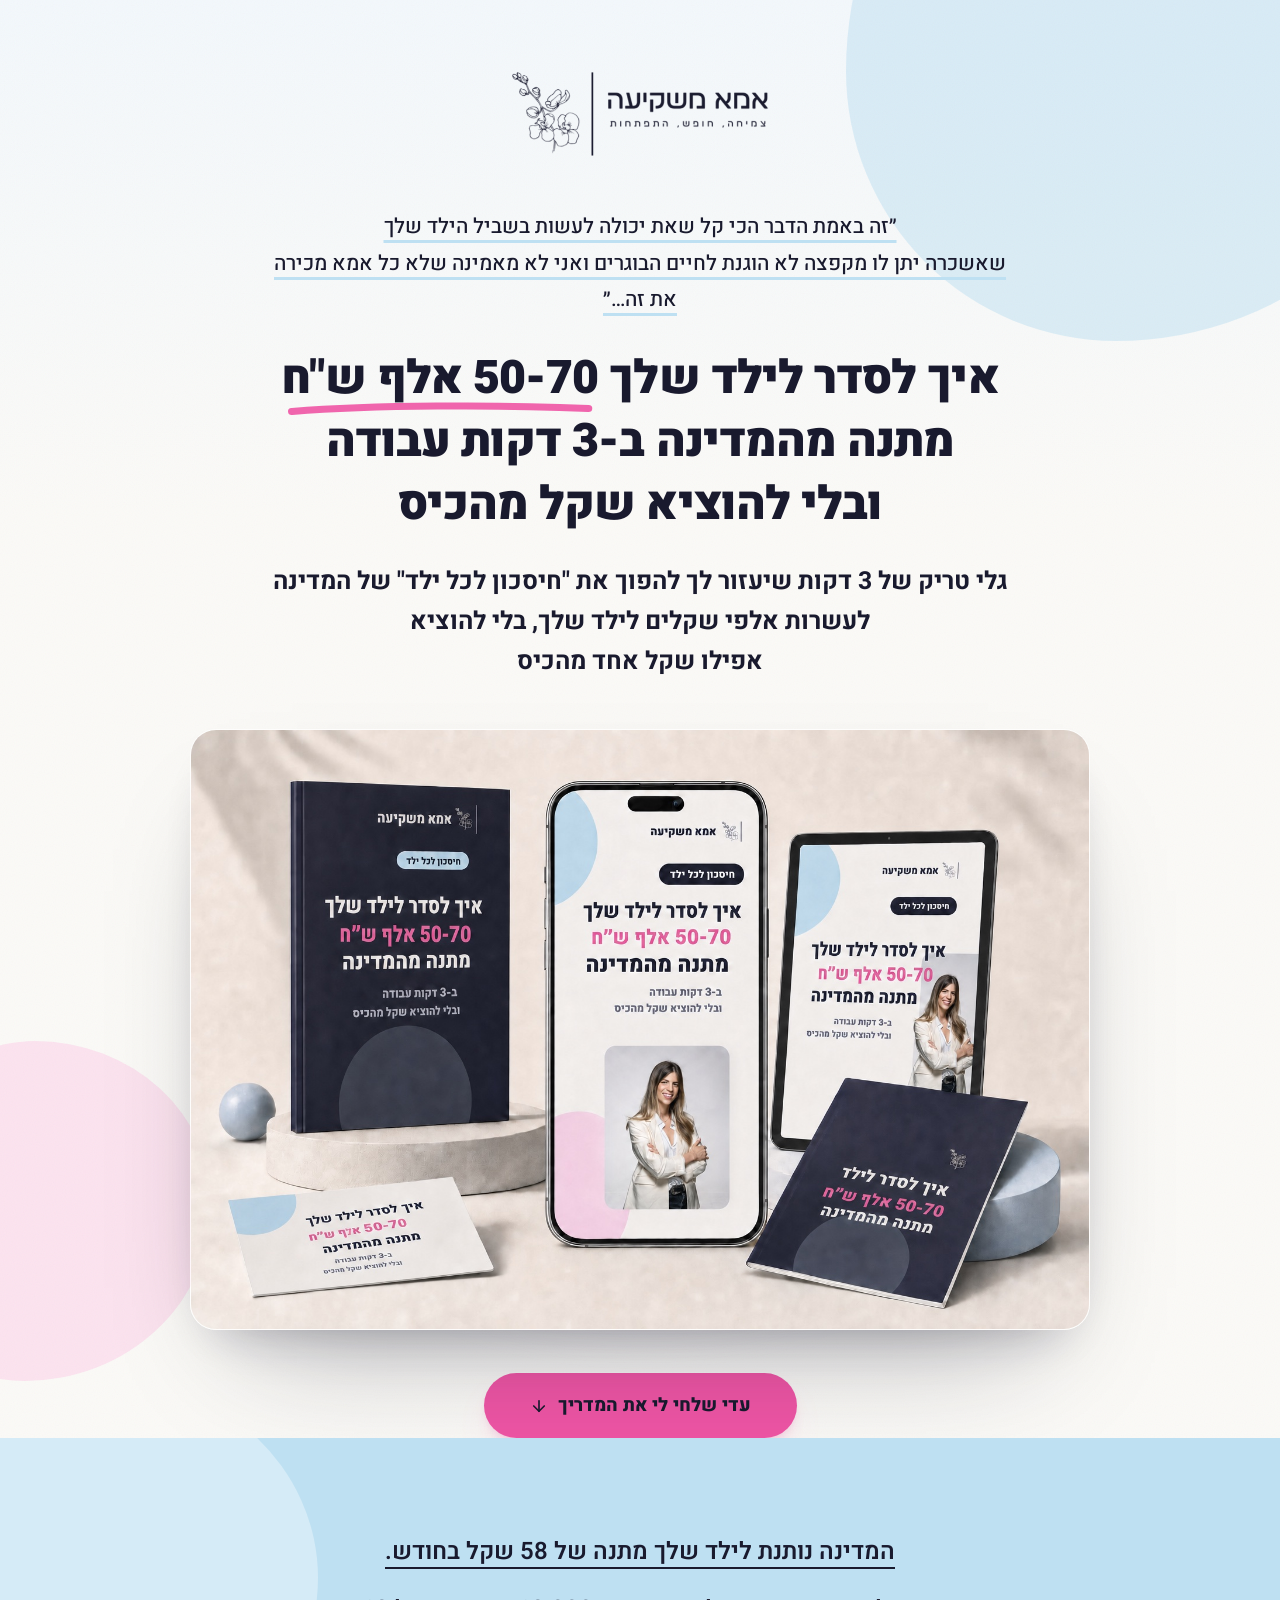
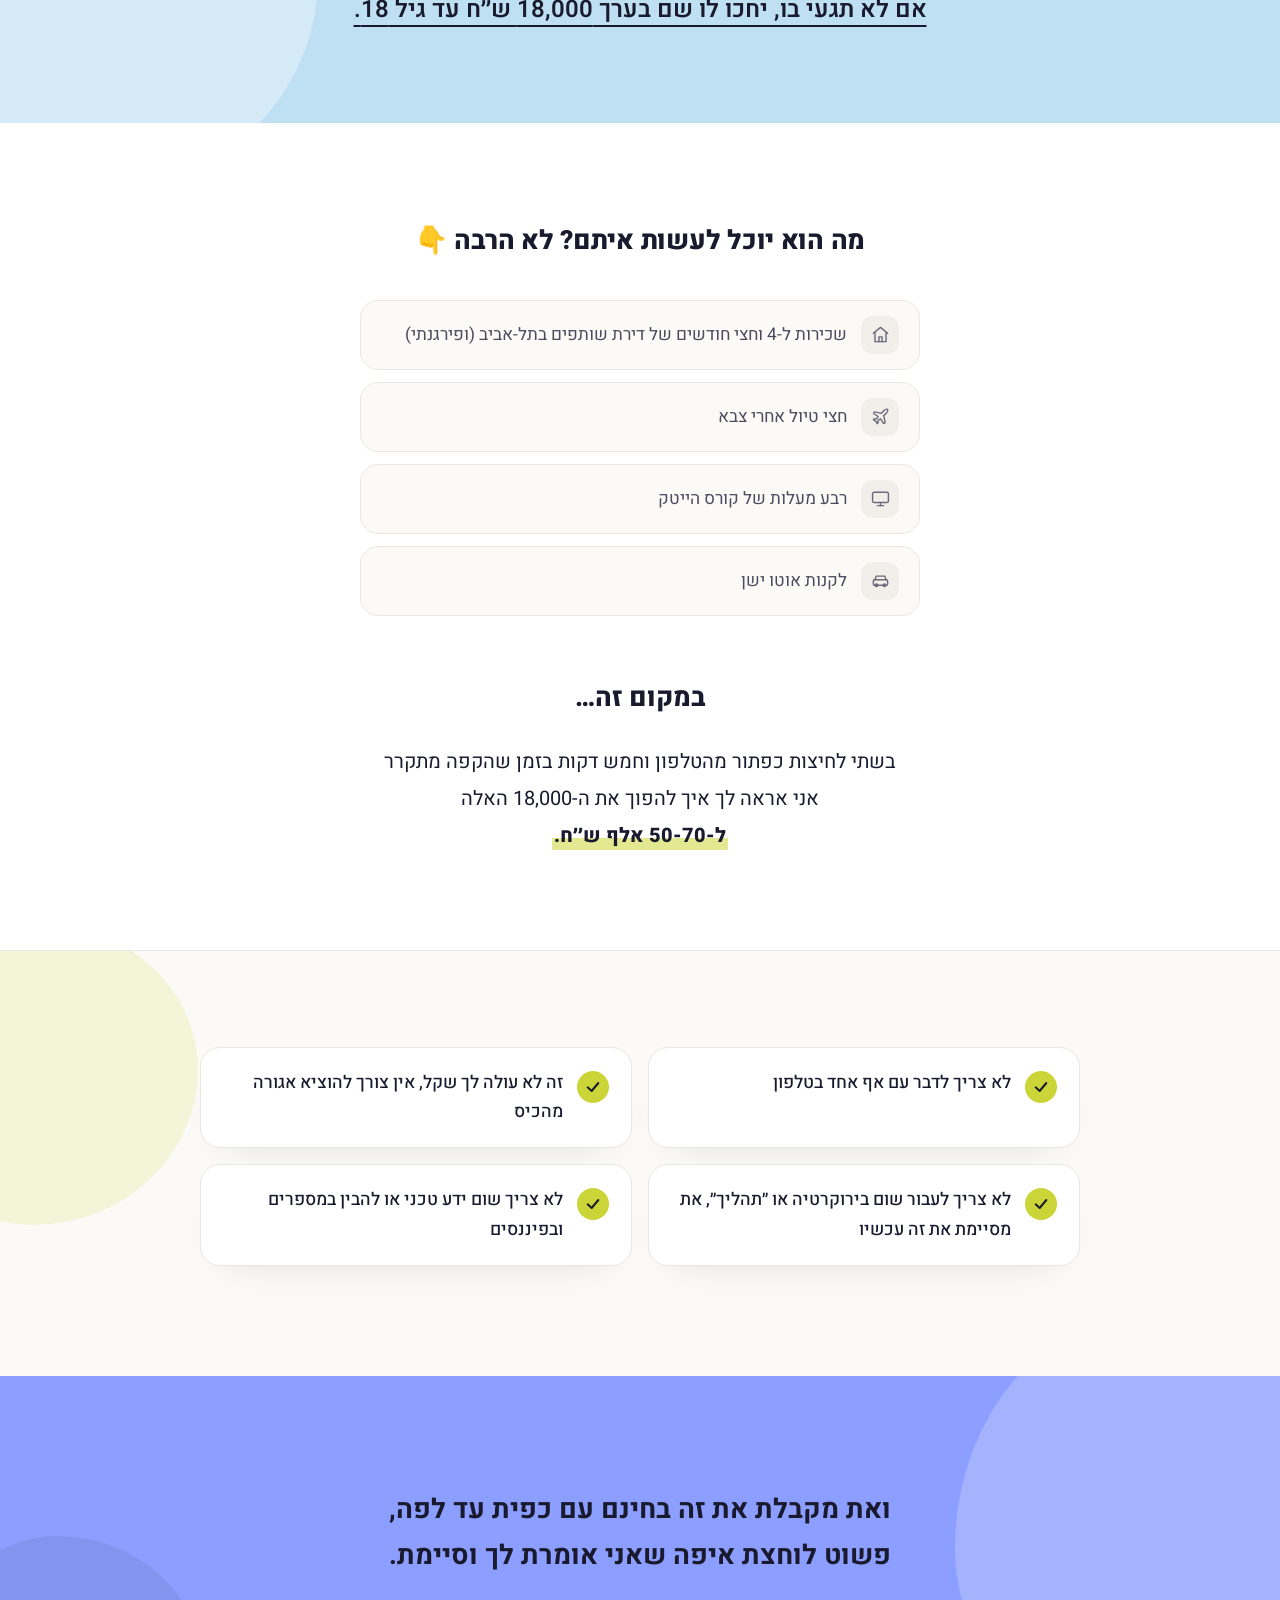
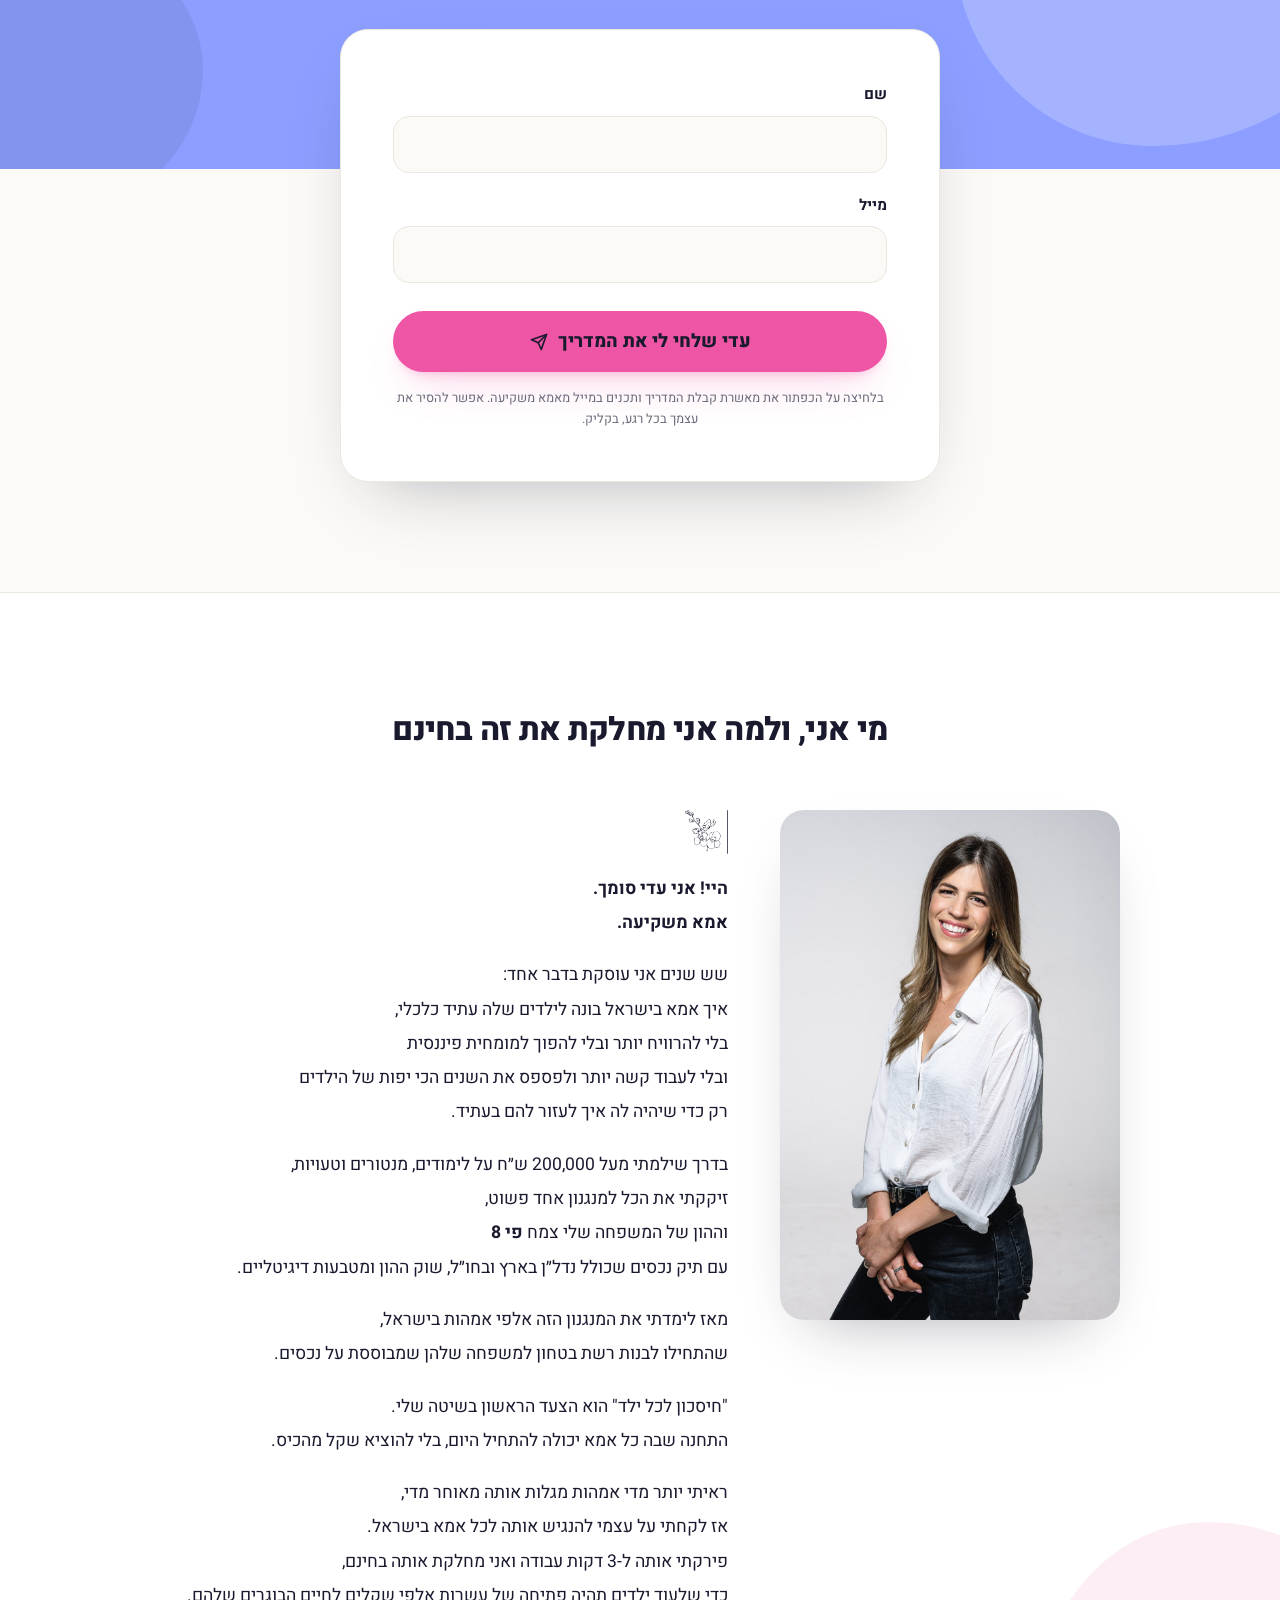
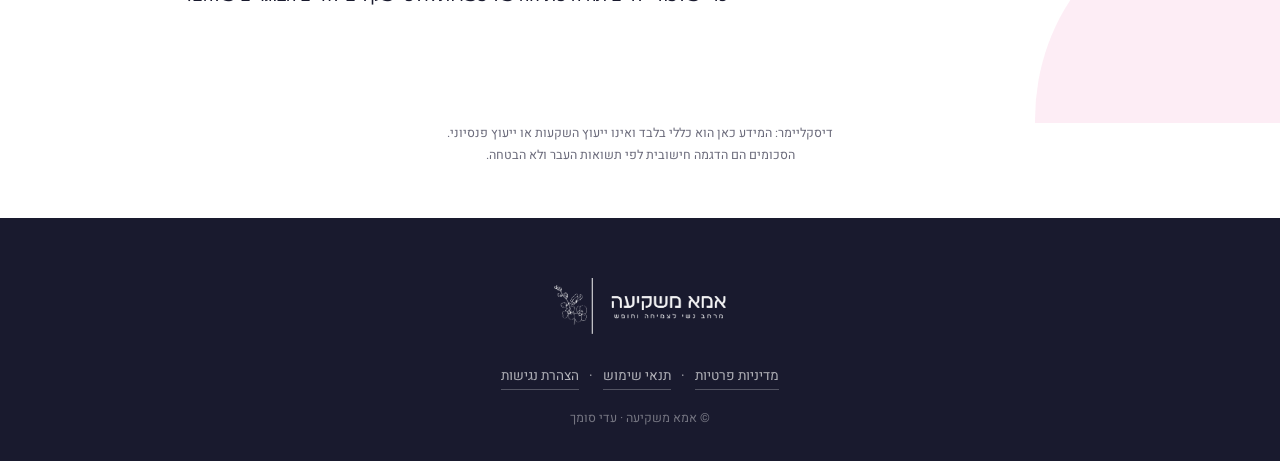
==== guide2/index.html @ e018fac2 "הערות מור: כפתור ההירו ורוד מלא ומתחת למוקאפ (דף 2), פואנטת ה-5640 בגודל כותרת ראשית (דף 1) Co-Autho" ====
<!DOCTYPE html>
<html lang="he" dir="rtl">
<head>
<meta charset="UTF-8">
<meta name="robots" content="noindex">
<meta name="viewport" content="width=device-width, initial-scale=1">
<title>איך לסדר לילד שלך 50-70 אלף ש"ח מתנה מהמדינה | אמא משקיעה</title>
<meta name="description" content="גלי טריק של 3 דקות שיעזור לך להפוך את 'חיסכון לכל ילד' של המדינה לעשרות אלפי שקלים לילד שלך, בלי להוציא אפילו שקל אחד מהכיס.">
<link rel="icon" href="data:image/svg+xml,<svg xmlns='http://www.w3.org/2000/svg' viewBox='0 0 100 100'><circle cx='50' cy='50' r='46' fill='%238C9EFF'/></svg>">
<link href="https://fonts.googleapis.com/css2?family=Heebo:wght@400;500;600;700;800;900&display=swap" rel="stylesheet">
<style>
  :root{
    --canvas:#FBFAF7; --ink:#191A2E; --ink-soft:#6B6B7B;
    --pink:#EF55A5; --lime:#CCD537; --vista:#8C9EFF; --sky:#BEE0F2;
    --pink-soft:#FCE1EF; --sky-soft:#E4F1F9; --line:#ECE7DF;
    --shadow-card:0 18px 40px -28px rgba(25,26,46,.18);
    --ease:cubic-bezier(.22,.9,.3,1);
  }
  *{margin:0;padding:0;box-sizing:border-box}
  html{scroll-behavior:smooth}
  body{font-family:'Heebo',sans-serif;background:var(--canvas);color:var(--ink);line-height:1.7;overflow-x:clip;-webkit-font-smoothing:antialiased}
  ::selection{background:var(--sky)}
  .wrap{max-width:880px;margin:0 auto;padding:0 24px;position:relative;z-index:2}
  .num{font-variant-numeric:tabular-nums}
  a:focus-visible,button:focus-visible,input:focus-visible{outline:3px solid var(--pink);outline-offset:3px;border-radius:6px}

  /* ---------- sticky header ---------- */
  .topbar{position:fixed;inset-inline:0;top:0;z-index:50;background:rgba(251,250,247,.86);backdrop-filter:blur(14px);-webkit-backdrop-filter:blur(14px);border-bottom:1px solid var(--line);transform:translateY(-110%);transition:transform .45s var(--ease)}
  .topbar.on{transform:translateY(0)}
  .topbar-in{max-width:1080px;margin:0 auto;padding:10px 24px;display:flex;align-items:center;justify-content:space-between;gap:16px}
  .topbar img{height:30px;width:auto;display:block}
  .topbar .btn{padding:9px 22px;font-size:.92rem;box-shadow:none}

  /* ---------- buttons ---------- */
  .btn{display:inline-flex;align-items:center;justify-content:center;gap:10px;background:var(--pink);color:var(--ink);border:none;border-radius:100px;padding:17px 46px;font-family:inherit;font-weight:800;font-size:clamp(1.02rem,2vw,1.15rem);text-decoration:none;cursor:pointer;transition:transform .2s var(--ease),box-shadow .2s var(--ease),filter .2s;box-shadow:0 6px 14px -8px rgba(239,85,165,.55),0 22px 44px -20px rgba(239,85,165,.4)}
  .btn:hover{filter:brightness(.95);transform:translateY(-2px)}
  .btn:active{transform:translateY(0) scale(.985)}
  .btn svg{width:18px;height:18px;flex:none;transition:transform .2s var(--ease)}
  .btn:hover svg{transform:translateX(-4px)}
  .btn-soft{display:inline-flex;align-items:center;gap:10px;background:#fff;color:var(--ink);border:1.5px solid var(--ink);border-radius:100px;padding:12px 32px;font-family:inherit;font-weight:800;font-size:1rem;text-decoration:none;cursor:pointer;transition:transform .2s var(--ease),background .2s,color .2s}
  .btn-soft:hover{background:var(--ink);color:#fff;transform:translateY(-2px)}
  .btn-soft svg{width:16px;height:16px}

  .blob{position:absolute;border-radius:48% 52% 55% 45%/55% 48% 52% 45%;z-index:0;pointer-events:none}

  /* ---------- hero ---------- */
  .hero{position:relative;padding:clamp(44px,6vw,72px) 0 0;text-align:center;overflow:hidden;background:linear-gradient(180deg,#F3F8FC 0%,var(--canvas) 36%)}
  .hero::after{content:"";position:absolute;inset:0;z-index:1;pointer-events:none;opacity:.045;background-image:url("data:image/svg+xml,%3Csvg xmlns='http://www.w3.org/2000/svg' width='140' height='140'%3E%3Cfilter id='n'%3E%3CfeTurbulence type='fractalNoise' baseFrequency='.9' numOctaves='2'/%3E%3C/filter%3E%3Crect width='140' height='140' filter='url(%23n)' opacity='1'/%3E%3C/svg%3E")}
  .blob-sky1{width:min(48vw,600px);height:min(48vw,600px);background:var(--sky);opacity:.5;top:-18%;right:-13%}
  .blob-pink1{width:min(28vw,340px);height:min(28vw,340px);background:var(--pink-soft);opacity:.9;bottom:4%;left:-10%}
  .hero .wrap{max-width:1040px}
  .hero-logo img{height:clamp(58px,8vw,84px);width:auto}
  .quote{margin:clamp(28px,4vw,44px) auto 0;max-width:760px;font-weight:500;font-size:clamp(1.06rem,2.1vw,1.3rem);line-height:1.75;text-decoration:underline;text-decoration-color:var(--sky);text-decoration-thickness:2.5px;text-underline-offset:7px}
  h1{font-weight:900;font-size:clamp(1.7rem,4.2vw,2.9rem);line-height:1.35;letter-spacing:-.02em;margin-top:clamp(20px,3vw,30px);text-wrap:balance}
  @media (max-width:760px){h1 br{display:none}}
  .mark{position:relative;display:inline-block;white-space:nowrap}
  .mark svg{position:absolute;right:2%;left:2%;bottom:-.08em;width:96%;height:.3em;overflow:visible}
  .mark svg path{fill:none;stroke:var(--pink);stroke-width:6;stroke-linecap:round;opacity:.9}
  .sub-head{margin:clamp(18px,2.6vw,26px) auto 0;max-width:820px;font-weight:700;font-size:clamp(1.16rem,2.5vw,1.55rem);line-height:1.6}
  .hero .cta-line{margin-top:clamp(24px,3.5vw,34px)}
  .stage{position:relative;z-index:2;margin-top:clamp(28px,4vw,48px)}
  .stage::before{content:"";position:absolute;inset:8% 6% -4%;background:radial-gradient(60% 60% at 50% 55%,rgba(140,158,255,.18),rgba(252,225,239,.12) 55%,transparent 75%);filter:blur(8px);z-index:-1}
  .stage img{width:100%;max-width:900px;height:auto;border-radius:clamp(16px,2.4vw,26px);box-shadow:0 24px 50px -30px rgba(25,26,46,.35),0 60px 120px -60px rgba(25,26,46,.4);border:1px solid rgba(255,255,255,.7)}

  /* ---------- state gift callout ---------- */
  .gift{background:var(--sky);padding:clamp(56px,8vw,92px) 0;text-align:center;position:relative;overflow:hidden}
  .gift .blob-w{width:min(34vw,420px);height:min(34vw,420px);background:rgba(255,255,255,.35);top:-22%;left:-8%}
  .gift p{font-size:clamp(1.15rem,2.4vw,1.5rem);font-weight:600;line-height:1.8;text-decoration:underline;text-decoration-color:var(--ink);text-decoration-thickness:2px;text-underline-offset:8px}
  .gift p + p{margin-top:14px}

  /* ---------- not much ---------- */
  .notmuch{background:#fff;border-bottom:1px solid var(--line);padding:clamp(56px,8vw,96px) 0;text-align:center}
  .notmuch h2{font-weight:800;font-size:clamp(1.25rem,2.6vw,1.65rem);letter-spacing:-.01em}
  .meh-list{margin:clamp(24px,3.5vw,36px) auto 0;max-width:560px;list-style:none;display:flex;flex-direction:column;gap:12px;text-align:right}
  .meh-list li{display:flex;align-items:center;gap:14px;background:var(--canvas);border:1px solid var(--line);border-radius:18px;padding:15px 20px;font-size:clamp(.98rem,1.9vw,1.08rem);color:#4A4B5E}
  .meh-ico{flex:none;width:38px;height:38px;border-radius:12px;background:#F1EFEA;display:grid;place-items:center}
  .meh-ico svg{width:19px;height:19px;stroke:var(--ink-soft);stroke-width:1.8;fill:none;stroke-linecap:round;stroke-linejoin:round}

  .instead{margin-top:clamp(40px,6vw,60px)}
  .instead-kicker{font-weight:800;font-size:clamp(1.25rem,2.6vw,1.65rem)}
  .instead-body{margin:clamp(16px,2.4vw,22px) auto 0;max-width:640px;font-size:clamp(1.05rem,2.1vw,1.25rem);line-height:1.85}
  .instead-body .save{font-weight:800;background:linear-gradient(transparent 58%,rgba(204,213,55,.55) 58%);padding:0 2px;white-space:nowrap}

  /* ---------- friction-free ---------- */
  .easy{padding:clamp(56px,8vw,96px) 0 clamp(64px,9vw,110px);position:relative;overflow:hidden}
  .easy .blob-lime{width:min(24vw,300px);height:min(24vw,300px);background:var(--lime);opacity:.16;top:-6%;left:-8%}
  .easy-grid{max-width:880px;margin:0 auto;display:grid;grid-template-columns:1fr 1fr;gap:16px;list-style:none}
  @media (max-width:720px){.easy-grid{grid-template-columns:1fr;max-width:540px}}
  .easy-grid li{display:flex;gap:14px;align-items:flex-start;background:#fff;border:1px solid var(--line);border-radius:20px;padding:20px 22px;font-size:clamp(1rem,1.9vw,1.1rem);font-weight:500;box-shadow:var(--shadow-card)}
  .check{flex:none;width:32px;height:32px;border-radius:50%;background:var(--lime);display:grid;place-items:center;margin-top:3px}
  .check svg{width:16px;height:16px;stroke:var(--ink);stroke-width:3;fill:none;stroke-linecap:round;stroke-linejoin:round}

  /* ---------- closing + form ---------- */
  .closing{background:var(--vista);padding:clamp(64px,9vw,110px) 0 clamp(120px,15vw,190px);text-align:center;position:relative;overflow:hidden}
  .closing .blob-w1{width:min(36vw,440px);height:min(36vw,440px);background:rgba(255,255,255,.22);top:-18%;right:-9%}
  .closing .blob-w2{width:min(24vw,280px);height:min(24vw,280px);background:rgba(25,26,46,.08);bottom:-12%;left:-6%}
  .closing p{font-size:clamp(1.2rem,2.6vw,1.7rem);font-weight:700;line-height:1.7;max-width:640px;margin:0 auto}
  .signup{padding:0 0 clamp(64px,9vw,110px);background:var(--canvas)}
  .form-card{max-width:600px;margin:calc(-1*clamp(80px,11vw,140px)) auto 0;background:#fff;border:1px solid var(--line);border-radius:28px;padding:clamp(30px,5vw,52px);box-shadow:0 30px 70px -35px rgba(25,26,46,.35);text-align:center;position:relative;z-index:3}
  .form-card label{display:block;text-align:right;font-weight:700;font-size:.95rem;margin:20px 0 8px}
  .form-card label:first-of-type{margin-top:0}
  .form-card input{width:100%;padding:15px 18px;border:1.5px solid var(--line);border-radius:16px;font-family:inherit;font-size:1.05rem;background:var(--canvas);color:var(--ink);transition:border-color .15s,box-shadow .15s}
  .form-card input:hover{border-color:#D9D2C6}
  .form-card input:focus{outline:none;border-color:var(--pink);box-shadow:0 0 0 4px var(--pink-soft)}
  .form-card .btn{width:100%;margin-top:28px}
  .consent{margin-top:16px;font-size:.8rem;color:var(--ink-soft);line-height:1.6}

  /* ---------- bio ---------- */
  .bio{background:#fff;border-top:1px solid var(--line);padding:clamp(64px,9vw,110px) 0;position:relative;overflow:hidden}
  .bio .blob-p{width:min(30vw,360px);height:min(30vw,360px);background:var(--pink-soft);opacity:.6;bottom:-14%;right:-9%}
  .bio-title{text-align:center;font-weight:800;font-size:clamp(1.45rem,3vw,2rem);letter-spacing:-.02em;margin-bottom:clamp(32px,5vw,52px)}
  .bio-grid{max-width:960px;margin:0 auto;display:grid;grid-template-columns:340px 1fr;gap:clamp(28px,4.5vw,52px);align-items:start}
  @media (max-width:820px){.bio-grid{grid-template-columns:1fr;max-width:560px}}
  .bio-photo{position:sticky;top:90px}
  @media (max-width:820px){.bio-photo{position:static;max-width:400px;margin:0 auto}}
  .bio-photo img{width:100%;height:auto;border-radius:24px;box-shadow:0 28px 60px -32px rgba(25,26,46,.38);display:block}
  .bio-photo figcaption{margin-top:12px;text-align:center;font-size:.85rem;color:var(--ink-soft)}
  .bio-text{font-size:clamp(1rem,1.9vw,1.1rem);line-height:1.95;display:flex;flex-direction:column;gap:18px}
  .bio-text .hi{font-weight:700}
  .bio-flower{height:44px;width:auto;align-self:flex-start;opacity:.85}

  /* ---------- disclaimer + footer ---------- */
  .disclaimer{padding:0 0 clamp(36px,5vw,52px);background:#fff}
  .disclaimer p{max-width:640px;margin:0 auto;text-align:center;font-size:.78rem;color:var(--ink-soft);line-height:1.7}
  footer{background:var(--ink);color:#fff;padding:clamp(40px,6vw,60px) 0 32px;text-align:center}
  footer img{height:56px;width:auto;opacity:.95}
  .foot-links{margin-top:22px;font-size:.85rem;color:rgba(255,255,255,.66);display:flex;gap:10px;justify-content:center;flex-wrap:wrap}
  .foot-links a{color:rgba(255,255,255,.66);text-decoration:none;border-bottom:1px solid rgba(255,255,255,.25);padding-bottom:1px;transition:color .15s,border-color .15s}
  .foot-links a:hover{color:#fff;border-color:#fff}
  .foot-copy{margin-top:18px;font-size:.78rem;color:rgba(255,255,255,.4)}

  /* ---------- motion ---------- */
  .rv{opacity:0;transform:translateY(22px);transition:opacity .8s var(--ease),transform .8s var(--ease)}
  .rv.on{opacity:1;transform:none}
  @media (prefers-reduced-motion:no-preference){
    .hero-logo,.quote,h1,.sub-head,.hero .cta-line,.stage{animation:rise .9s var(--ease) both}
    .quote{animation-delay:.1s}h1{animation-delay:.2s}.sub-head{animation-delay:.3s}.stage{animation-delay:.38s}.hero .cta-line{animation-delay:.46s}
    .mark svg path{stroke-dasharray:230;stroke-dashoffset:230;animation:draw 1s var(--ease) 1.1s forwards}
  }
  @media (prefers-reduced-motion:reduce){.rv{opacity:1;transform:none;transition:none}}
  @keyframes rise{from{opacity:0;transform:translateY(26px)}to{opacity:1;transform:none}}
  @keyframes draw{to{stroke-dashoffset:0}}
</style>
</head>
<body>

<div class="topbar" id="topbar">
  <div class="topbar-in">
    <img src="assets/logo-ink.png" alt="אמא משקיעה">
    <a class="btn" href="#form">עדי שלחי לי את המדריך</a>
  </div>
</div>

<header class="hero">
  <div class="blob blob-sky1" aria-hidden="true"></div>
  <div class="blob blob-pink1" aria-hidden="true"></div>
  <div class="wrap">
    <div class="hero-logo"><img src="assets/logo-ink.png" alt="אמא משקיעה — צמיחה, חופש, התפתחות"></div>
    <p class="quote">״זה באמת הדבר הכי קל שאת יכולה לעשות בשביל הילד שלך<br>
    שאשכרה יתן לו מקפצה לא הוגנת לחיים הבוגרים ואני לא מאמינה שלא כל אמא מכירה את זה…״</p>
    <h1>איך לסדר לילד שלך <span class="mark num">‎50-70‎ אלף ש"ח<svg viewBox="0 0 230 12" aria-hidden="true" preserveAspectRatio="none"><path d="M3 9C64 3.5 160 3 227 6.5"/></svg></span> מתנה מהמדינה ב-3 דקות עבודה<br>
    ובלי להוציא שקל מהכיס</h1>
    <p class="sub-head">גלי טריק של 3 דקות שיעזור לך להפוך את "חיסכון לכל ילד" של המדינה לעשרות אלפי שקלים לילד שלך, בלי להוציא<br>אפילו שקל אחד מהכיס</p>
    <div class="stage">
      <img src="mockup-hero2.jpg" alt="המדריך של עדי סומך — איך לסדר לילד שלך 50-70 אלף ש״ח מתנה מהמדינה — על טלפון, טאבלט, ספר ודף מודפס" width="1536" height="1024">
    </div>
    <div class="cta-line">
      <a class="btn" href="#form">עדי שלחי לי את המדריך<svg viewBox="0 0 24 24" fill="none" stroke="currentColor" stroke-width="2.2" stroke-linecap="round" stroke-linejoin="round" aria-hidden="true"><path d="M12 5v14"/><path d="m19 12-7 7-7-7"/></svg></a>
    </div>
  </div>
</header>

<section class="gift">
  <div class="blob blob-w" aria-hidden="true"></div>
  <div class="wrap">
    <p class="rv num">המדינה נותנת לילד שלך מתנה של 58 שקל בחודש.</p>
    <p class="rv num" style="transition-delay:.1s">אם לא תגעי בו, יחכו לו שם בערך 18,000 ש׳׳ח עד גיל 18.</p>
  </div>
</section>

<section class="notmuch">
  <div class="wrap">
    <h2 class="rv">מה הוא יוכל לעשות איתם? לא הרבה 👇</h2>
    <ul class="meh-list">
      <li class="rv"><span class="meh-ico" aria-hidden="true"><svg viewBox="0 0 24 24"><path d="M3 10.5 12 3l9 7.5"/><path d="M5 9.5V21h14V9.5"/><path d="M10 21v-6h4v6"/></svg></span>שכירות ל-4 וחצי חודשים של דירת שותפים בתל-אביב (ופירגנתי)</li>
      <li class="rv" style="transition-delay:.08s"><span class="meh-ico" aria-hidden="true"><svg viewBox="0 0 24 24"><path d="M17.8 19.2 16 11l3.5-3.5C21 6 21.5 4 21 3c-1-.5-3 0-4.5 1.5L13 8 4.8 6.2c-.5-.1-.9.1-1.1.5l-.3.5c-.2.5-.1 1 .3 1.3L9 12l-2 3H4l-1 1 3 2 2 3 1-1v-3l3-2 3.5 5.3c.3.4.8.5 1.3.3l.5-.2c.4-.3.6-.7.5-1.2z"/></svg></span>חצי טיול אחרי צבא</li>
      <li class="rv" style="transition-delay:.16s"><span class="meh-ico" aria-hidden="true"><svg viewBox="0 0 24 24"><rect x="2" y="4" width="20" height="13" rx="2"/><path d="M8 21h8"/><path d="M12 17v4"/></svg></span>רבע מעלות של קורס הייטק</li>
      <li class="rv" style="transition-delay:.24s"><span class="meh-ico" aria-hidden="true"><svg viewBox="0 0 24 24"><path d="M5 11 6.5 6.5h11L19 11"/><rect x="3" y="11" width="18" height="7" rx="1.5"/><circle cx="7" cy="18" r="1.6"/><circle cx="17" cy="18" r="1.6"/></svg></span>לקנות אוטו ישן</li>
    </ul>
    <div class="instead">
      <p class="instead-kicker rv">במקום זה…</p>
      <p class="instead-body rv">בשתי לחיצות כפתור מהטלפון וחמש דקות בזמן שהקפה מתקרר<br>
      אני אראה לך איך להפוך את ה-18,000 האלה<br>
      <span class="save num">ל-‎50-70‎ אלף ש׳׳ח.</span></p>
    </div>
  </div>
</section>

<section class="easy">
  <div class="blob blob-lime" aria-hidden="true"></div>
  <div class="wrap" style="max-width:1000px">
    <ul class="easy-grid">
      <li class="rv"><span class="check" aria-hidden="true"><svg viewBox="0 0 24 24"><path d="M4 12.5 10 18 20 6"/></svg></span>לא צריך לדבר עם אף אחד בטלפון</li>
      <li class="rv" style="transition-delay:.08s"><span class="check" aria-hidden="true"><svg viewBox="0 0 24 24"><path d="M4 12.5 10 18 20 6"/></svg></span>זה לא עולה לך שקל, אין צורך להוציא אגורה מהכיס</li>
      <li class="rv" style="transition-delay:.16s"><span class="check" aria-hidden="true"><svg viewBox="0 0 24 24"><path d="M4 12.5 10 18 20 6"/></svg></span>לא צריך לעבור שום בירוקרטיה או ״תהליך״, את מסיימת את זה עכשיו</li>
      <li class="rv" style="transition-delay:.24s"><span class="check" aria-hidden="true"><svg viewBox="0 0 24 24"><path d="M4 12.5 10 18 20 6"/></svg></span>לא צריך שום ידע טכני או להבין במספרים ובפיננסים</li>
    </ul>
  </div>
</section>

<section class="closing">
  <div class="blob blob-w1" aria-hidden="true"></div>
  <div class="blob blob-w2" aria-hidden="true"></div>
  <div class="wrap">
    <p class="rv">ואת מקבלת את זה בחינם עם כפית עד לפה,<br>פשוט לוחצת איפה שאני אומרת לך וסיימת.</p>
  </div>
</section>

<section class="signup" id="form">
  <div class="wrap">
    <form class="form-card" id="leadform">
      <label for="fname">שם</label>
      <input id="fname" name="name" type="text" autocomplete="given-name" required>
      <label for="femail">מייל</label>
      <input id="femail" name="email" type="email" autocomplete="email" required>
      <button class="btn" type="submit">עדי שלחי לי את המדריך<svg viewBox="0 0 24 24" fill="none" stroke="currentColor" stroke-width="2.2" stroke-linecap="round" stroke-linejoin="round" aria-hidden="true"><path d="m22 2-7 20-4-9-9-4Z"/><path d="M22 2 11 13"/></svg></button>
      <p class="consent">בלחיצה על הכפתור את מאשרת קבלת המדריך ותכנים במייל מאמא משקיעה. אפשר להסיר את עצמך בכל רגע, בקליק.</p>
    </form>
  </div>
</section>

<section class="bio">
  <div class="blob blob-p" aria-hidden="true"></div>
  <div class="wrap" style="max-width:1020px">
    <h2 class="bio-title rv">מי אני, ולמה אני מחלקת את זה בחינם</h2>
    <div class="bio-grid">
      <figure class="bio-photo rv">
        <img src="assets/portrait-hero.jpg" alt="עדי סומך, אמא משקיעה">
      </figure>
      <div class="bio-text">
        <img class="bio-flower rv" src="assets/flower-ink.png" alt="" aria-hidden="true">
        <p class="hi rv">היי! אני עדי סומך.<br>אמא משקיעה.</p>
        <p class="rv">שש שנים אני עוסקת בדבר אחד:<br>
        איך אמא בישראל בונה לילדים שלה עתיד כלכלי,<br>
        בלי להרוויח יותר ובלי להפוך למומחית פיננסית<br>
        ובלי לעבוד קשה יותר ולפספס את השנים הכי יפות של הילדים<br>
        רק כדי שיהיה לה איך לעזור להם בעתיד.</p>
        <p class="rv">בדרך שילמתי מעל <span class="num">200,000</span> ש״ח על לימודים, מנטורים וטעויות,<br>
        זיקקתי את הכל למנגנון אחד פשוט,<br>
        וההון של המשפחה שלי צמח <strong class="num">פי 8</strong><br>
        עם תיק נכסים שכולל נדל״ן בארץ ובחו״ל, שוק ההון ומטבעות דיגיטליים.</p>
        <p class="rv">מאז לימדתי את המנגנון הזה אלפי אמהות בישראל,<br>
        שהתחילו לבנות רשת בטחון למשפחה שלהן שמבוססת על נכסים.</p>
        <p class="rv">"חיסכון לכל ילד" הוא הצעד הראשון בשיטה שלי.<br>
        התחנה שבה כל אמא יכולה להתחיל היום, בלי להוציא שקל מהכיס.</p>
        <p class="rv">ראיתי יותר מדי אמהות מגלות אותה מאוחר מדי,<br>
        אז לקחתי על עצמי להנגיש אותה לכל אמא בישראל.<br>
        פירקתי אותה ל-3 דקות עבודה ואני מחלקת אותה בחינם,<br>
        כדי שלעוד ילדים תהיה פתיחה של עשרות אלפי שקלים לחיים הבוגרים שלהם.</p>
      </div>
    </div>
  </div>
</section>

<div class="disclaimer">
  <p>דיסקליימר: המידע כאן הוא כללי בלבד ואינו ייעוץ השקעות או ייעוץ פנסיוני.<br>הסכומים הם הדגמה חישובית לפי תשואות העבר ולא הבטחה.</p>
</div>

<footer>
  <div class="wrap">
    <img src="assets/logo-white.png" alt="אמא משקיעה — מרחב נשי לצמיחה וחופש">
    <nav class="foot-links" aria-label="קישורים משפטיים">
      <a href="#">מדיניות פרטיות</a><span aria-hidden="true">·</span>
      <a href="#">תנאי שימוש</a><span aria-hidden="true">·</span>
      <a href="#">הצהרת נגישות</a>
    </nav>
    <p class="foot-copy">© אמא משקיעה · עדי סומך</p>
  </div>
</footer>

<script>
  const topbar = document.getElementById('topbar');
  const hero = document.querySelector('.hero');
  addEventListener('scroll', () => {
    topbar.classList.toggle('on', scrollY > hero.offsetHeight * .55);
  }, {passive:true});

  const io = new IntersectionObserver(es => es.forEach(e => {
    if (e.isIntersecting){ e.target.classList.add('on'); io.unobserve(e.target); }
  }), {threshold:.18, rootMargin:'0px 0px -40px'});
  document.querySelectorAll('.rv').forEach(el => io.observe(el));

  document.getElementById('leadform').addEventListener('submit', e => {
    e.preventDefault();
    e.target.querySelector('.btn').textContent = 'המדריך בדרך אלייך 🎉';
  });
</script>
</body>
</html>
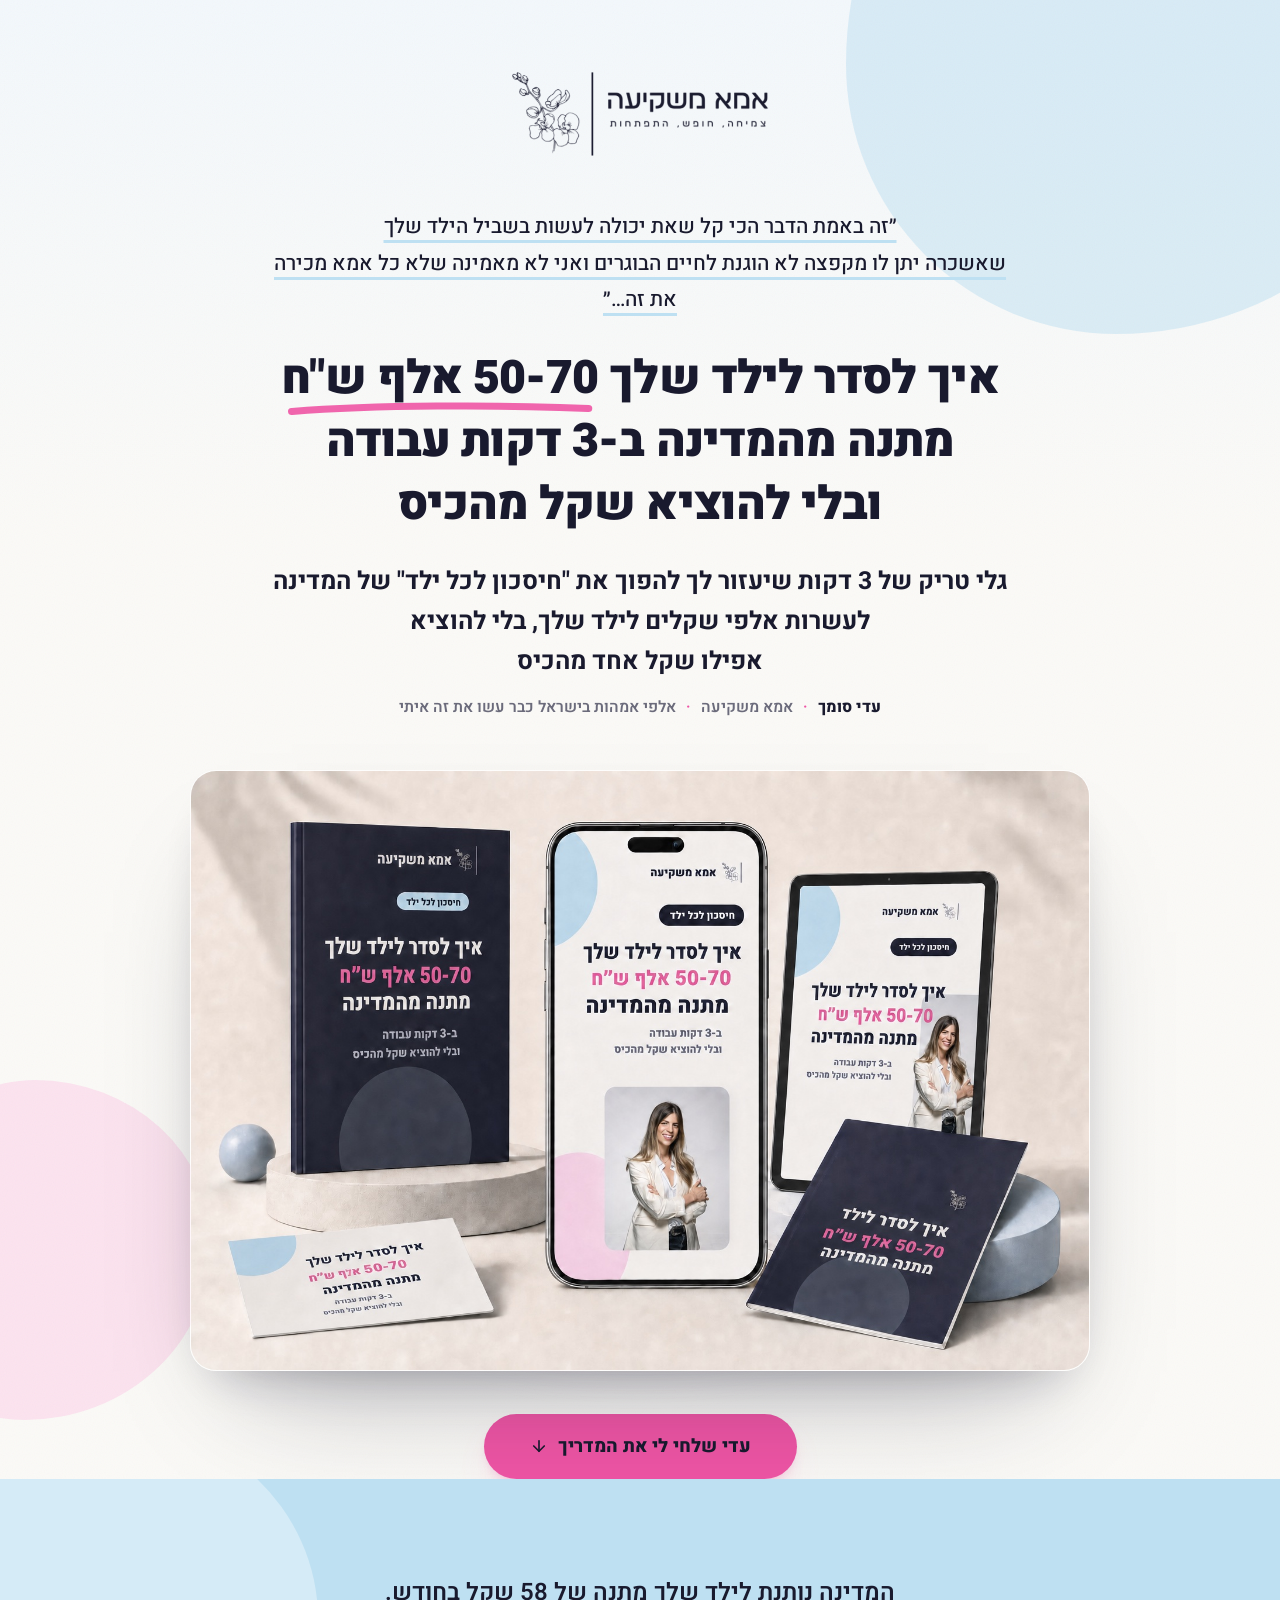
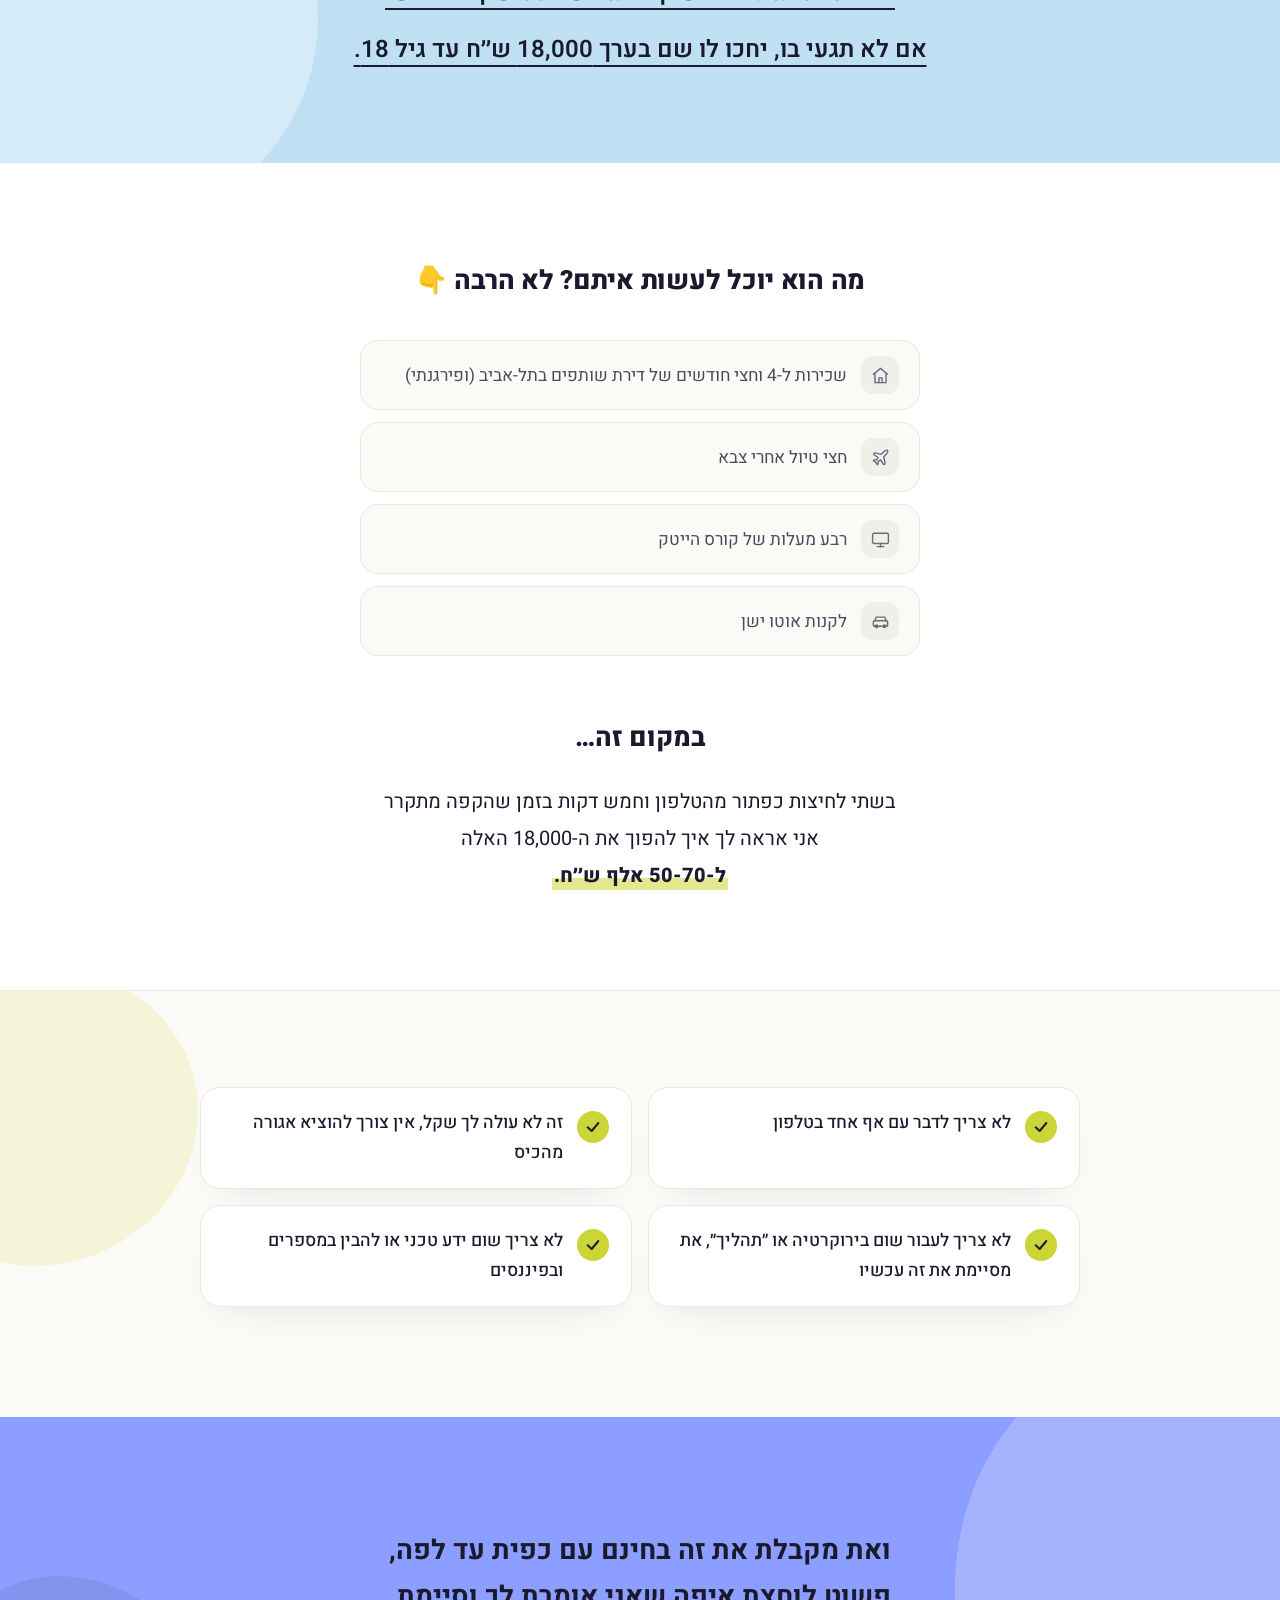
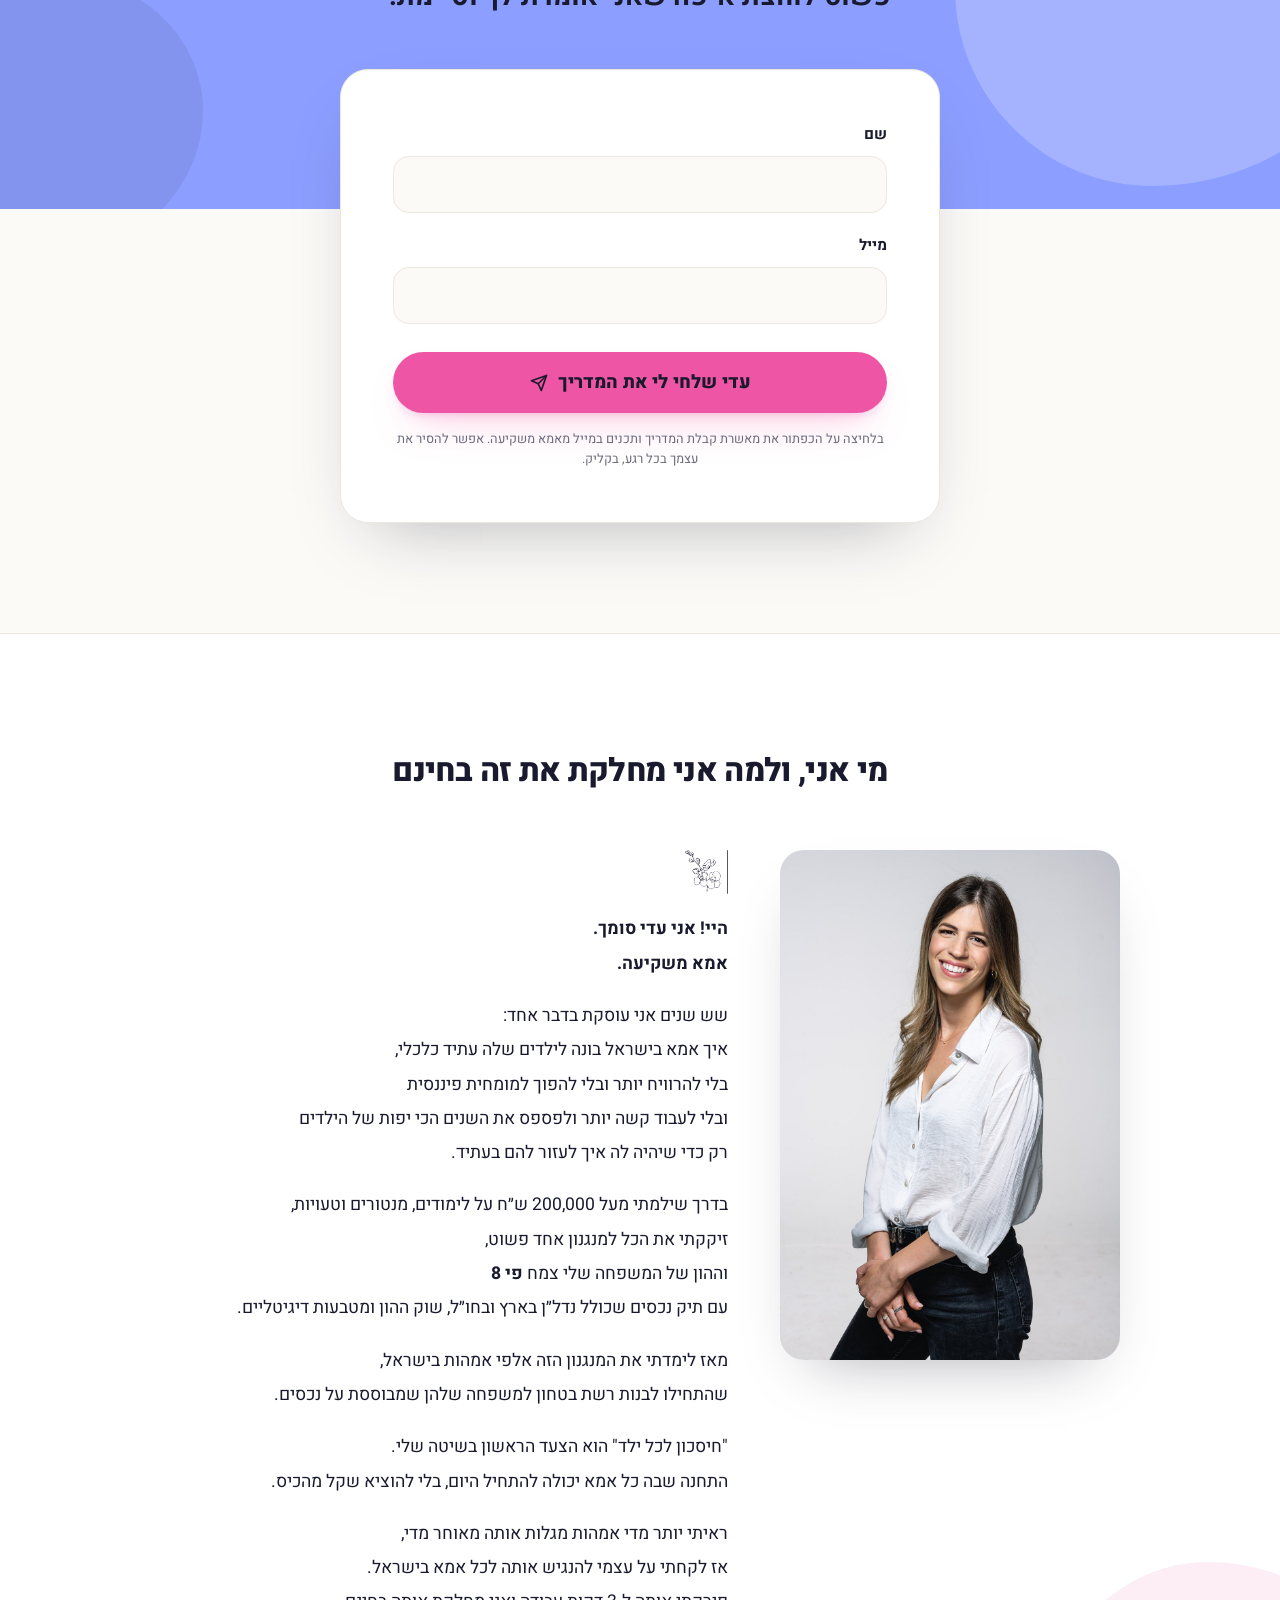
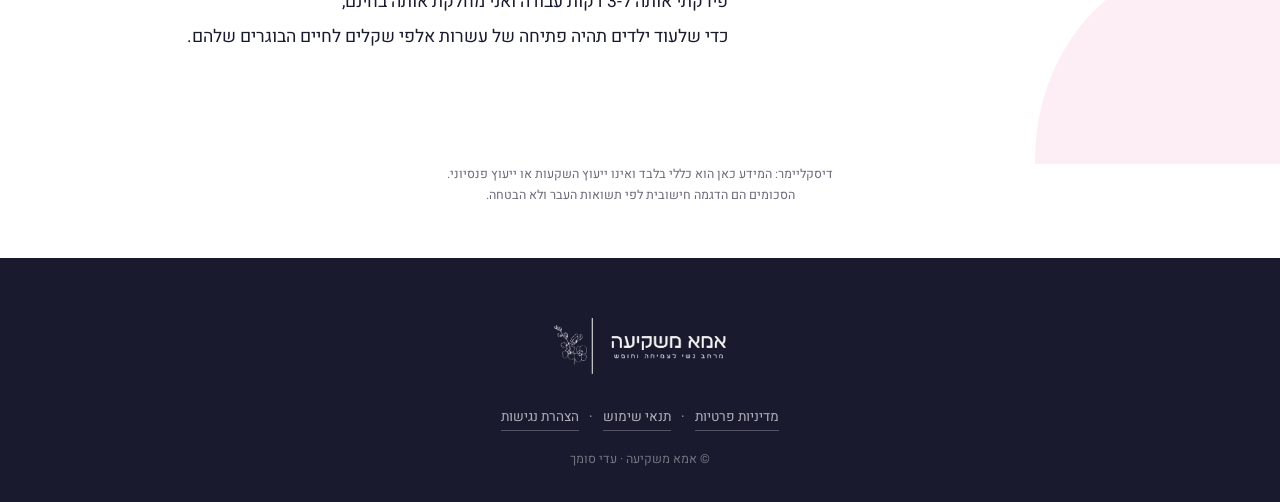
==== commit 216b41fd: "שורת סמכות מתחת לכותרת הראשית בשני הדפים (עדי סומך · אמא משקיעה · אלפי אמהות) Co-Authored-By: Claude" ====
--- a/guide2/index.html
+++ b/guide2/index.html
@@ -58,6 +58,11 @@
   .mark svg path{fill:none;stroke:var(--pink);stroke-width:6;stroke-linecap:round;opacity:.9}
   .sub-head{margin:clamp(18px,2.6vw,26px) auto 0;max-width:820px;font-weight:700;font-size:clamp(1.16rem,2.5vw,1.55rem);line-height:1.6}
   .hero .cta-line{margin-top:clamp(24px,3.5vw,34px)}
+  .hero .cred{margin-top:14px;font-size:clamp(.88rem,1.6vw,.98rem);color:var(--ink-soft);font-weight:600;display:flex;align-items:center;justify-content:center;gap:10px;flex-wrap:wrap}
+  .hero .cred strong{color:var(--ink);font-weight:800}
+  .hero .cred .cred-u{display:inline-flex;align-items:center;gap:10px;white-space:nowrap}
+  .hero .cred .cred-dot{color:var(--pink)}
+  @media (max-width:600px){.hero .cred{flex-direction:column;gap:4px}.hero .cred .cred-sep{display:none}.hero .cred .cred-u{white-space:normal;justify-content:center}}
   .stage{position:relative;z-index:2;margin-top:clamp(28px,4vw,48px)}
   .stage::before{content:"";position:absolute;inset:8% 6% -4%;background:radial-gradient(60% 60% at 50% 55%,rgba(140,158,255,.18),rgba(252,225,239,.12) 55%,transparent 75%);filter:blur(8px);z-index:-1}
   .stage img{width:100%;max-width:900px;height:auto;border-radius:clamp(16px,2.4vw,26px);box-shadow:0 24px 50px -30px rgba(25,26,46,.35),0 60px 120px -60px rgba(25,26,46,.4);border:1px solid rgba(255,255,255,.7)}
@@ -133,8 +138,8 @@
   .rv{opacity:0;transform:translateY(22px);transition:opacity .8s var(--ease),transform .8s var(--ease)}
   .rv.on{opacity:1;transform:none}
   @media (prefers-reduced-motion:no-preference){
-    .hero-logo,.quote,h1,.sub-head,.hero .cta-line,.stage{animation:rise .9s var(--ease) both}
-    .quote{animation-delay:.1s}h1{animation-delay:.2s}.sub-head{animation-delay:.3s}.stage{animation-delay:.38s}.hero .cta-line{animation-delay:.46s}
+    .hero-logo,.quote,h1,.sub-head,.hero .cred,.hero .cta-line,.stage{animation:rise .9s var(--ease) both}
+    .quote{animation-delay:.1s}h1{animation-delay:.2s}.sub-head{animation-delay:.3s}.hero .cred{animation-delay:.34s}.stage{animation-delay:.38s}.hero .cta-line{animation-delay:.46s}
     .mark svg path{stroke-dasharray:230;stroke-dashoffset:230;animation:draw 1s var(--ease) 1.1s forwards}
   }
   @media (prefers-reduced-motion:reduce){.rv{opacity:1;transform:none;transition:none}}
@@ -161,6 +166,7 @@
     <h1>איך לסדר לילד שלך <span class="mark num">‎50-70‎ אלף ש"ח<svg viewBox="0 0 230 12" aria-hidden="true" preserveAspectRatio="none"><path d="M3 9C64 3.5 160 3 227 6.5"/></svg></span> מתנה מהמדינה ב-3 דקות עבודה<br>
     ובלי להוציא שקל מהכיס</h1>
     <p class="sub-head">גלי טריק של 3 דקות שיעזור לך להפוך את "חיסכון לכל ילד" של המדינה לעשרות אלפי שקלים לילד שלך, בלי להוציא<br>אפילו שקל אחד מהכיס</p>
+    <p class="cred rv-none"><span class="cred-u"><strong>עדי סומך</strong><span class="cred-dot" aria-hidden="true">·</span>אמא משקיעה</span><span class="cred-dot cred-sep" aria-hidden="true">·</span><span class="cred-u">אלפי אמהות בישראל כבר עשו את זה איתי</span></p>
     <div class="stage">
       <img src="mockup-hero2.jpg" alt="המדריך של עדי סומך — איך לסדר לילד שלך 50-70 אלף ש״ח מתנה מהמדינה — על טלפון, טאבלט, ספר ודף מודפס" width="1536" height="1024">
     </div>
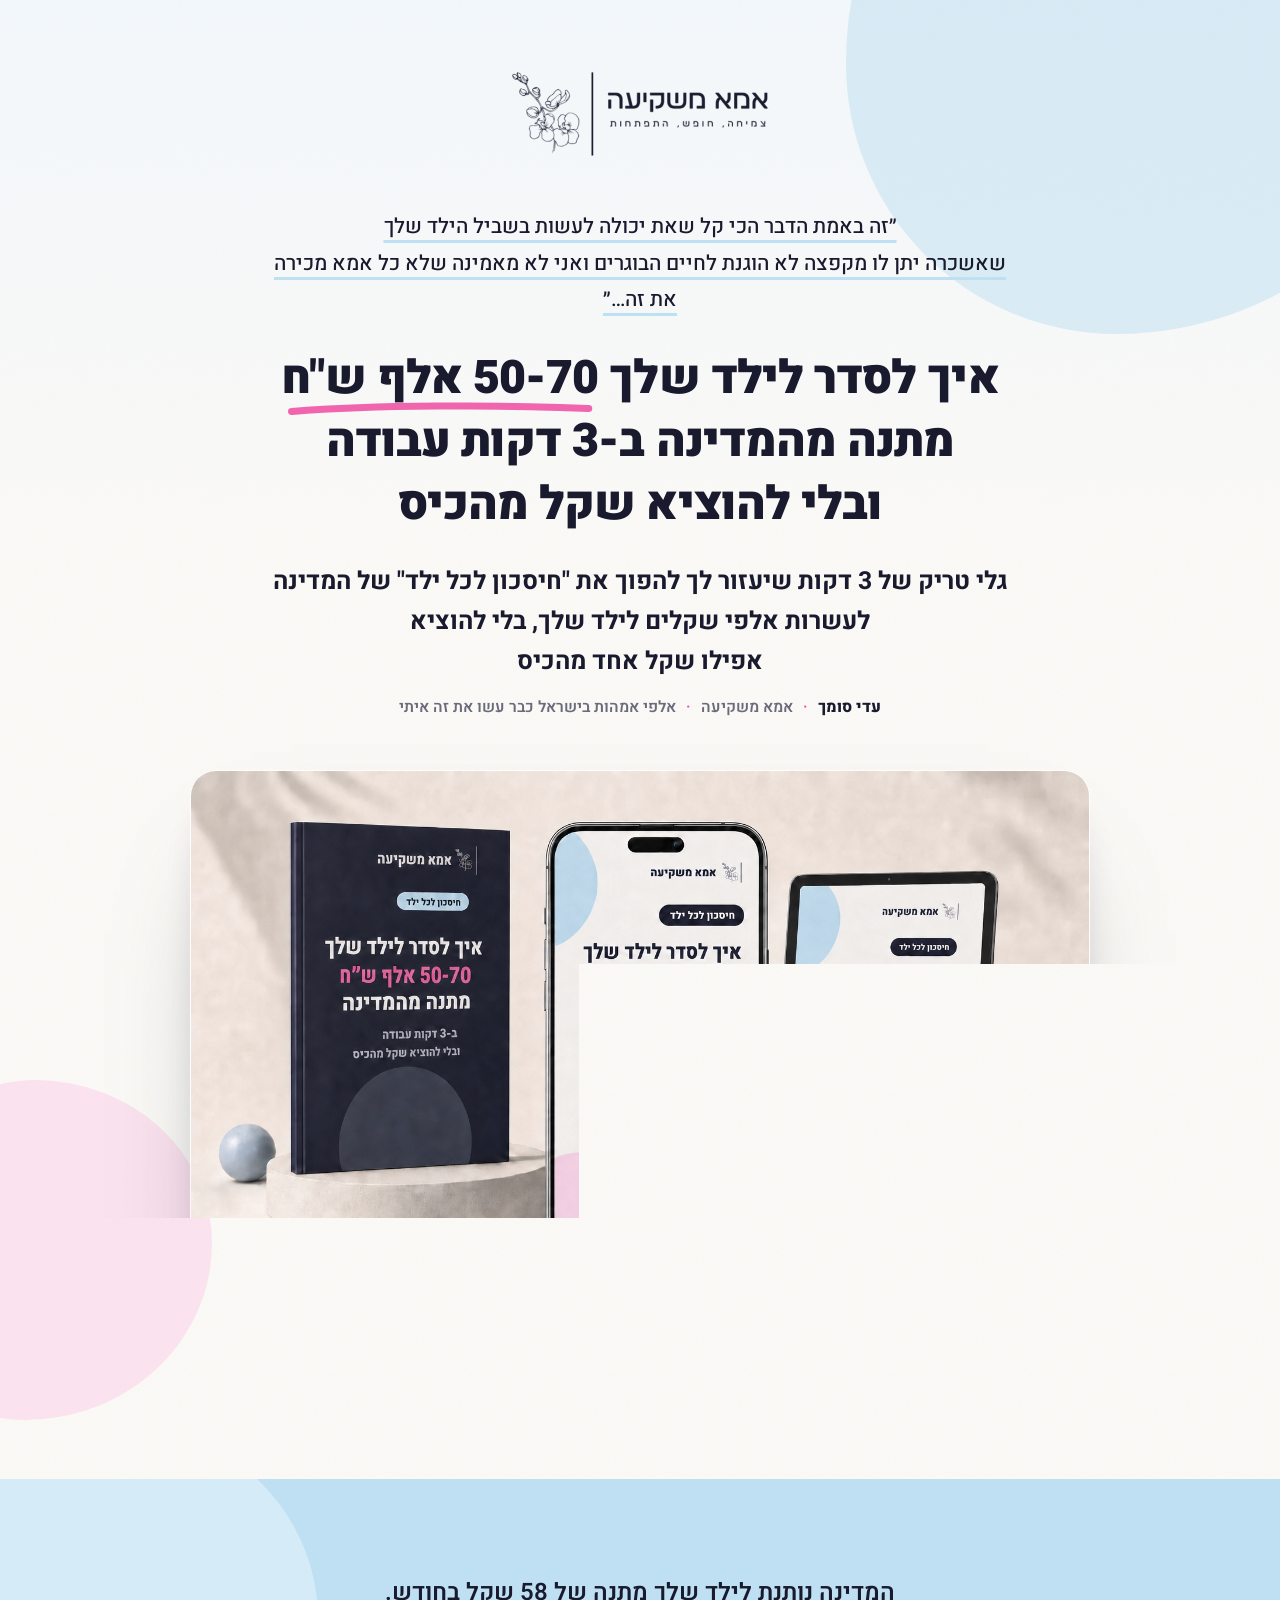
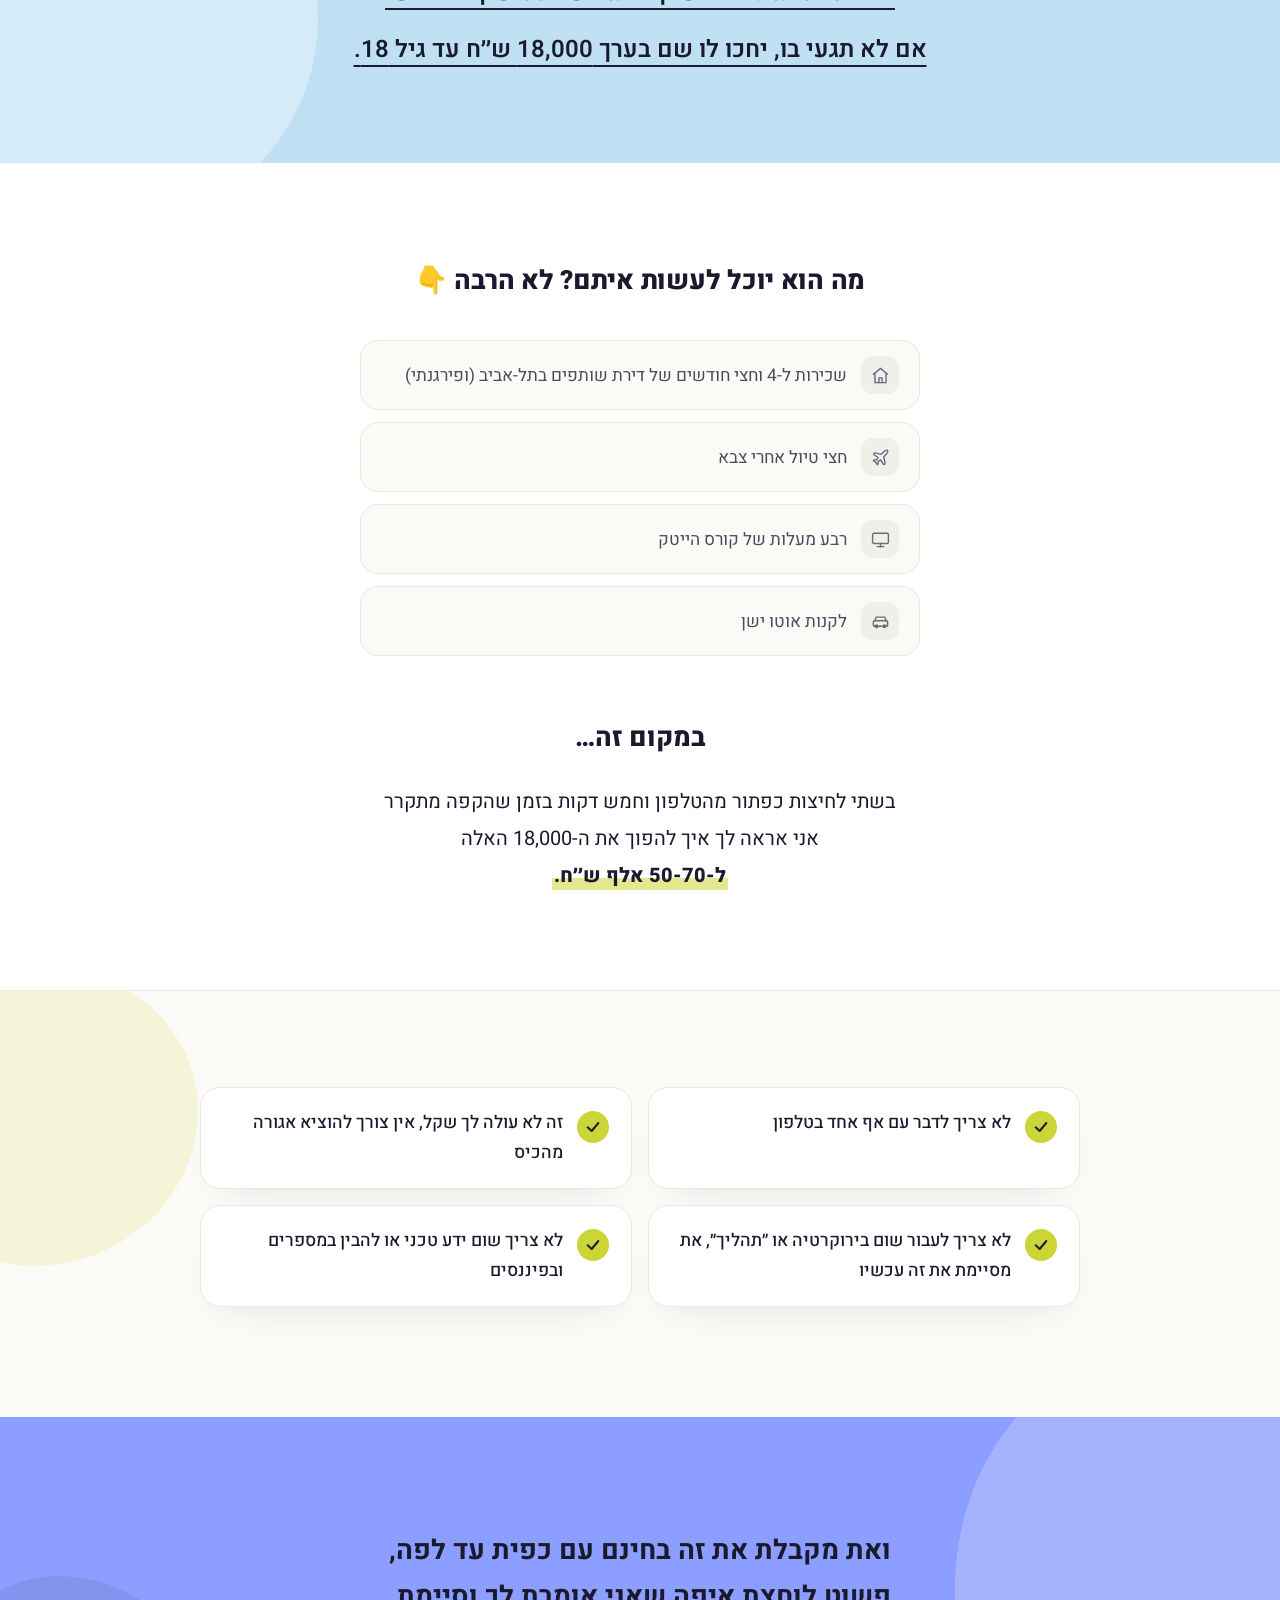
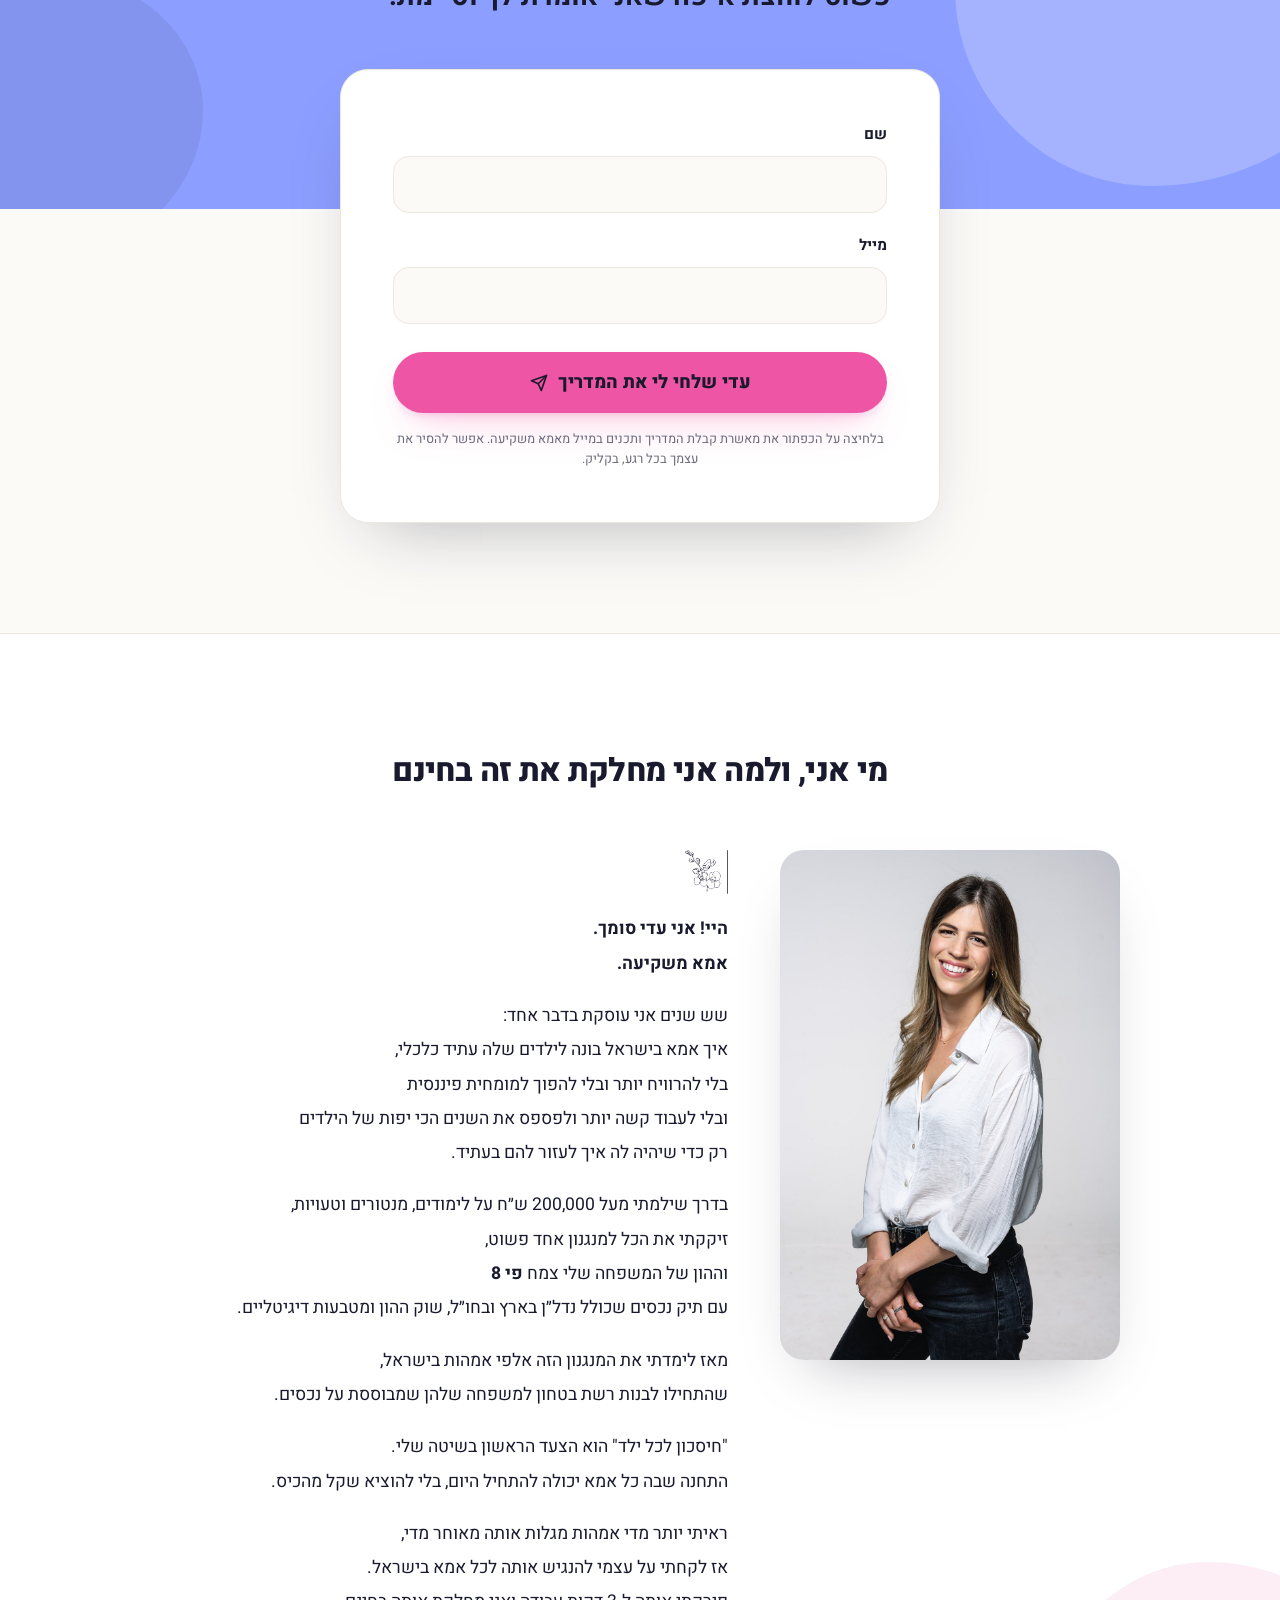
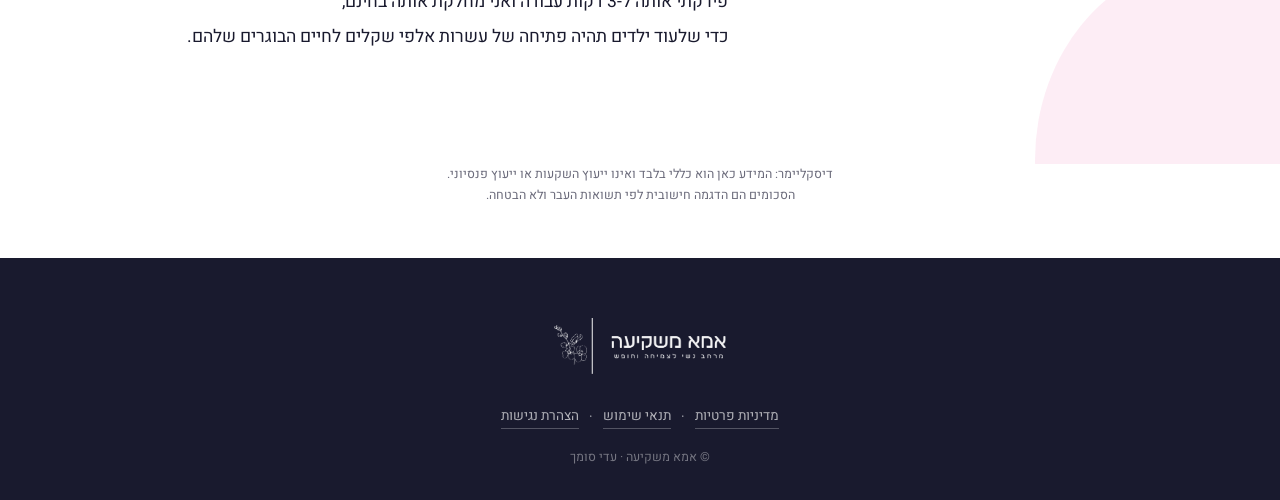
==== commit 8fbf9fec: "מגנט חסכון לכל ילד באוויר: טופס→סמוב+מייל, דף המדריך עם כפתור ווטסאפ, מסמכים משפטיים Co-Authored-By:" ====
--- a/guide2/index.html
+++ b/guide2/index.html
@@ -2,7 +2,6 @@
 <html lang="he" dir="rtl">
 <head>
 <meta charset="UTF-8">
-<meta name="robots" content="noindex">
 <meta name="viewport" content="width=device-width, initial-scale=1">
 <title>איך לסדר לילד שלך 50-70 אלף ש"ח מתנה מהמדינה | אמא משקיעה</title>
 <meta name="description" content="גלי טריק של 3 דקות שיעזור לך להפוך את 'חיסכון לכל ילד' של המדינה לעשרות אלפי שקלים לילד שלך, בלי להוציא אפילו שקל אחד מהכיס.">
@@ -134,6 +133,21 @@
   .foot-links a:hover{color:#fff;border-color:#fff}
   .foot-copy{margin-top:18px;font-size:.78rem;color:rgba(255,255,255,.4)}
 
+
+  /* ---------- legal dialogs ---------- */
+  dialog{border:none;border-radius:24px;padding:0;max-width:560px;width:calc(100% - 40px);box-shadow:0 40px 90px -40px rgba(25,26,46,.5)}
+  dialog::backdrop{background:rgba(25,26,46,.45)}
+  .dlg{padding:clamp(24px,4vw,34px);text-align:right;font-size:.96rem;line-height:1.75}
+  .dlg h3{font-weight:800;font-size:1.2rem;margin-bottom:12px}
+  .dlg p + p{margin-top:10px}
+  .dlg .dlg-close{margin-top:20px;background:var(--ink);color:#fff;border:none;border-radius:100px;padding:11px 28px;font-family:inherit;font-weight:800;font-size:.95rem;cursor:pointer}
+  .foot-links button{background:none;border:none;font-family:inherit;font-size:.85rem;color:rgba(255,255,255,.66);border-bottom:1px solid rgba(255,255,255,.25);padding:0 0 1px;cursor:pointer;transition:color .15s,border-color .15s}
+  .foot-links button:hover{color:#fff;border-color:#fff}
+
+  /* ---------- form states ---------- */
+  .form-card .btn[disabled]{opacity:.75;cursor:default;transform:none}
+  .form-err{margin-top:14px;font-size:.92rem;font-weight:700;color:#B4245F;display:none}
+
   /* ---------- motion ---------- */
   .rv{opacity:0;transform:translateY(22px);transition:opacity .8s var(--ease),transform .8s var(--ease)}
   .rv.on{opacity:1;transform:none}
@@ -230,6 +244,7 @@
       <label for="femail">מייל</label>
       <input id="femail" name="email" type="email" autocomplete="email" required>
       <button class="btn" type="submit">עדי שלחי לי את המדריך<svg viewBox="0 0 24 24" fill="none" stroke="currentColor" stroke-width="2.2" stroke-linecap="round" stroke-linejoin="round" aria-hidden="true"><path d="m22 2-7 20-4-9-9-4Z"/><path d="M22 2 11 13"/></svg></button>
+      <p class="form-err" id="form-err" role="alert"></p>
       <p class="consent">בלחיצה על הכפתור את מאשרת קבלת המדריך ותכנים במייל מאמא משקיעה. אפשר להסיר את עצמך בכל רגע, בקליק.</p>
     </form>
   </div>
@@ -276,13 +291,34 @@
   <div class="wrap">
     <img src="assets/logo-white.png" alt="אמא משקיעה — מרחב נשי לצמיחה וחופש">
     <nav class="foot-links" aria-label="קישורים משפטיים">
-      <a href="#">מדיניות פרטיות</a><span aria-hidden="true">·</span>
-      <a href="#">תנאי שימוש</a><span aria-hidden="true">·</span>
-      <a href="#">הצהרת נגישות</a>
+      <button type="button" data-dlg="dlg-privacy">מדיניות פרטיות</button><span aria-hidden="true">·</span>
+      <button type="button" data-dlg="dlg-terms">תנאי שימוש</button><span aria-hidden="true">·</span>
+      <button type="button" data-dlg="dlg-a11y">הצהרת נגישות</button>
     </nav>
     <p class="foot-copy">© אמא משקיעה · עדי סומך</p>
   </div>
 </footer>
+
+<dialog id="dlg-privacy"><div class="dlg">
+  <h3>מדיניות פרטיות</h3>
+  <p>הפרטים שאת משאירה (שם וכתובת מייל) נשמרים אצלנו לצורך שליחת המדריך ותכנים נוספים מאמא משקיעה, בהתאם לחוק הגנת הפרטיות ולתיקון 40 לחוק התקשורת. הפרטים לא נמסרים לצד שלישי.</p>
+  <p>אפשר להסיר את עצמך מהדיוור בכל רגע, בקליק בתחתית כל מייל, או בפנייה אלינו: <a href="mailto:mominvest10x@gmail.com">mominvest10x@gmail.com</a>.</p>
+  <button class="dlg-close" type="button" data-close>סגירה</button>
+</div></dialog>
+
+<dialog id="dlg-terms"><div class="dlg">
+  <h3>תנאי שימוש</h3>
+  <p>התכנים בדף ובמדריך הם מידע כללי בלבד ואינם מהווים ייעוץ השקעות, ייעוץ פנסיוני, ייעוץ מס או המלצה לביצוע פעולה כלשהי. כל החלטה היא באחריותך בלבד, ומומלץ להתייעץ עם בעל רישיון מתאים.</p>
+  <p>אין להעתיק, לשכפל או להפיץ את תכני המדריך ללא אישור בכתב. כל הזכויות שמורות לאמא משקיעה · עדי סומך.</p>
+  <button class="dlg-close" type="button" data-close>סגירה</button>
+</div></dialog>
+
+<dialog id="dlg-a11y"><div class="dlg">
+  <h3>הצהרת נגישות</h3>
+  <p>אנחנו משתדלות שהדף יהיה נגיש לכולן. הוא נבנה בהתאם לעקרונות תקן ישראלי 5568 ברמת AA: ניווט מלא במקלדת, ניגודיות צבעים תקינה, טקסט חלופי לתמונות, והתאמה להקטנה והגדלה של הטקסט בדפדפן.</p>
+  <p>נתקלת בקושי או במשהו שלא עובד? נשמח שתספרי לנו ונתקן: <a href="mailto:mominvest10x@gmail.com">mominvest10x@gmail.com</a>.</p>
+  <button class="dlg-close" type="button" data-close>סגירה</button>
+</div></dialog>
 
 <script>
   const topbar = document.getElementById('topbar');
@@ -296,9 +332,80 @@
   }), {threshold:.18, rootMargin:'0px 0px -40px'});
   document.querySelectorAll('.rv').forEach(el => io.observe(el));
 
-  document.getElementById('leadform').addEventListener('submit', e => {
+  document.querySelectorAll('[data-dlg]').forEach(b =>
+    b.addEventListener('click', () => document.getElementById(b.dataset.dlg).showModal()));
+  document.querySelectorAll('dialog [data-close]').forEach(b =>
+    b.addEventListener('click', () => b.closest('dialog').close()));
+
+  // ==== שליחת הטופס ====
+  // יעד: רשימת smoove "מגנט: מדריך חסכון לכל ילד" (1162146), דרך endpoint פרוקסי
+  // בשרת course-portal (המפתח לא נחשף בדפדפן). השרת גם שולח את מייל המדריך.
+  var SIGNUP_ENDPOINT = "https://academy.mominvest.co.il/guide-signup";
+  var GUIDE_PAGE = "guide/";
+  var form = document.getElementById('leadform');
+  var errEl = document.getElementById('form-err');
+
+  form.addEventListener('submit', function(e){
     e.preventDefault();
-    e.target.querySelector('.btn').textContent = 'המדריך בדרך אלייך 🎉';
+    var btn = form.querySelector('.btn');
+    var orig = btn.innerHTML;
+    btn.disabled = true; btn.textContent = 'רגע אחד, שולחת לך…';
+    errEl.style.display = 'none';
+
+    // גוף form-encoded (לא JSON) = "בקשה פשוטה" של CORS, בלי סבב preflight שנתקע
+    // בוובוויו של אינסטגרם/וואטסאפ על חיבור קר.
+    var params = new URLSearchParams();
+    params.set('name',  document.getElementById('fname').value);
+    params.set('email', document.getElementById('femail').value);
+    params.set('src',   new URLSearchParams(location.search).get('ref') || '');
+    var bodyStr = params.toString();
+
+    // רשת ביטחון: יורים את הלידה כבר ברגע הלחיצה, בשליחה שלא תלויה בקריאת תגובת CORS.
+    var beaconed = false;
+    try {
+      if (navigator.sendBeacon) {
+        beaconed = navigator.sendBeacon(SIGNUP_ENDPOINT,
+          new Blob([bodyStr], {type:'application/x-www-form-urlencoded'}));
+      }
+    } catch(err){}
+
+    function toGuide(){ location.href = GUIDE_PAGE; }
+    function fail(){
+      btn.disabled = false; btn.innerHTML = orig;
+      errEl.innerHTML = 'משהו נתקע רגע אצלנו. אפשר לנסות שוב, או <a href="' + GUIDE_PAGE + '">לקרוא את המדריך כאן</a>.';
+      errEl.style.display = 'block';
+    }
+
+    var delays = [0, 2500, 5000];
+    function attempt(i){
+      var done = false;
+      var ctrl = ('AbortController' in window) ? new AbortController() : null;
+      function moveOn(){
+        if(done) return; done = true;
+        if(ctrl){ try{ ctrl.abort(); }catch(err){} }
+        if(beaconed){ toGuide(); return; }   // הלידה נלכדה, ממשיכים למדריך
+        if(i+1 < delays.length){ setTimeout(function(){ attempt(i+1); }, delays[i+1]); }
+        else { fail(); }
+      }
+      var t = setTimeout(moveOn, 8000);
+      fetch(SIGNUP_ENDPOINT, {
+        method:'POST', headers:{'Content-Type':'application/x-www-form-urlencoded'},
+        body: bodyStr, signal: ctrl ? ctrl.signal : undefined
+      })
+      .then(function(r){ if(!r.ok){ throw new Error('http '+r.status); } return r.json(); })
+      .then(function(j){
+        if(done) return; done = true; clearTimeout(t);
+        if(j && j.ok){ toGuide(); } else { moveOnFail(); }
+      })
+      .catch(function(){ clearTimeout(t); moveOn(); });
+
+      function moveOnFail(){
+        if(beaconed){ toGuide(); return; }
+        if(i+1 < delays.length){ setTimeout(function(){ attempt(i+1); }, delays[i+1]); }
+        else { fail(); }
+      }
+    }
+    attempt(0);
   });
 </script>
 </body>
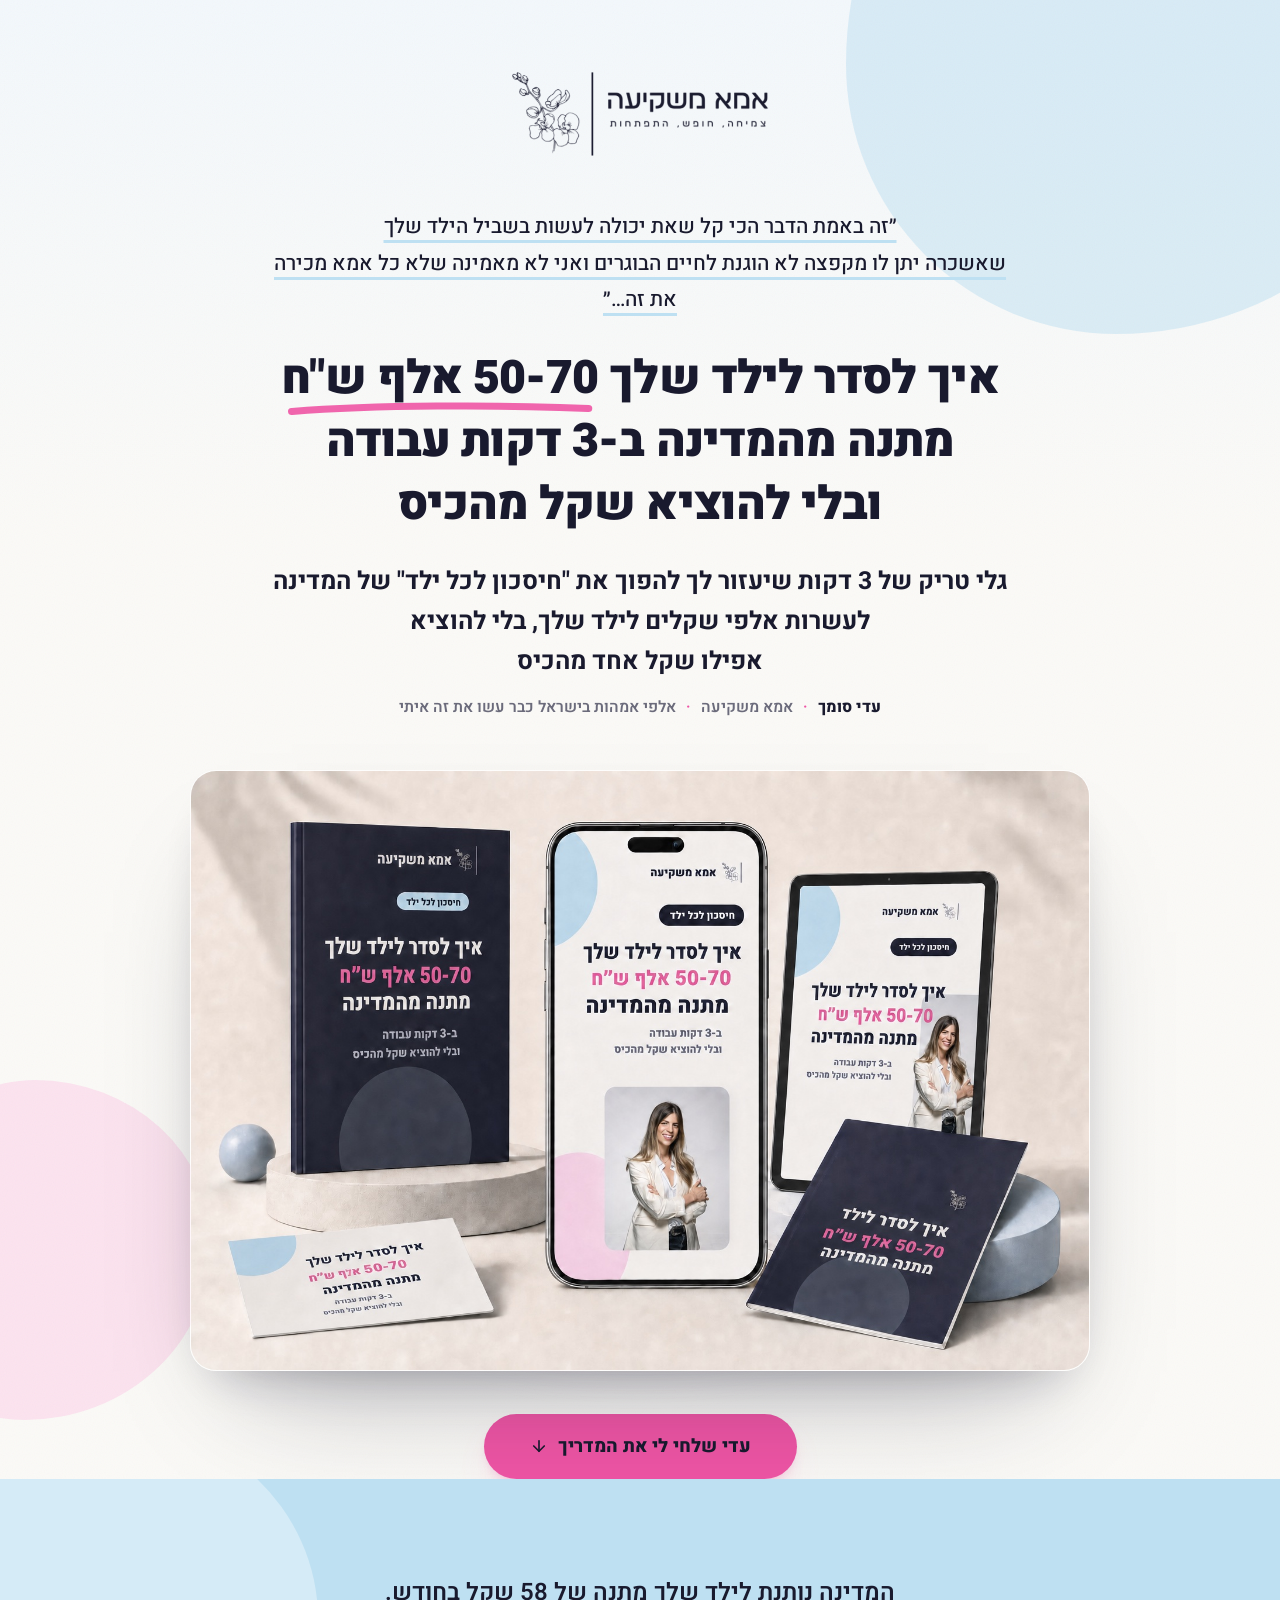
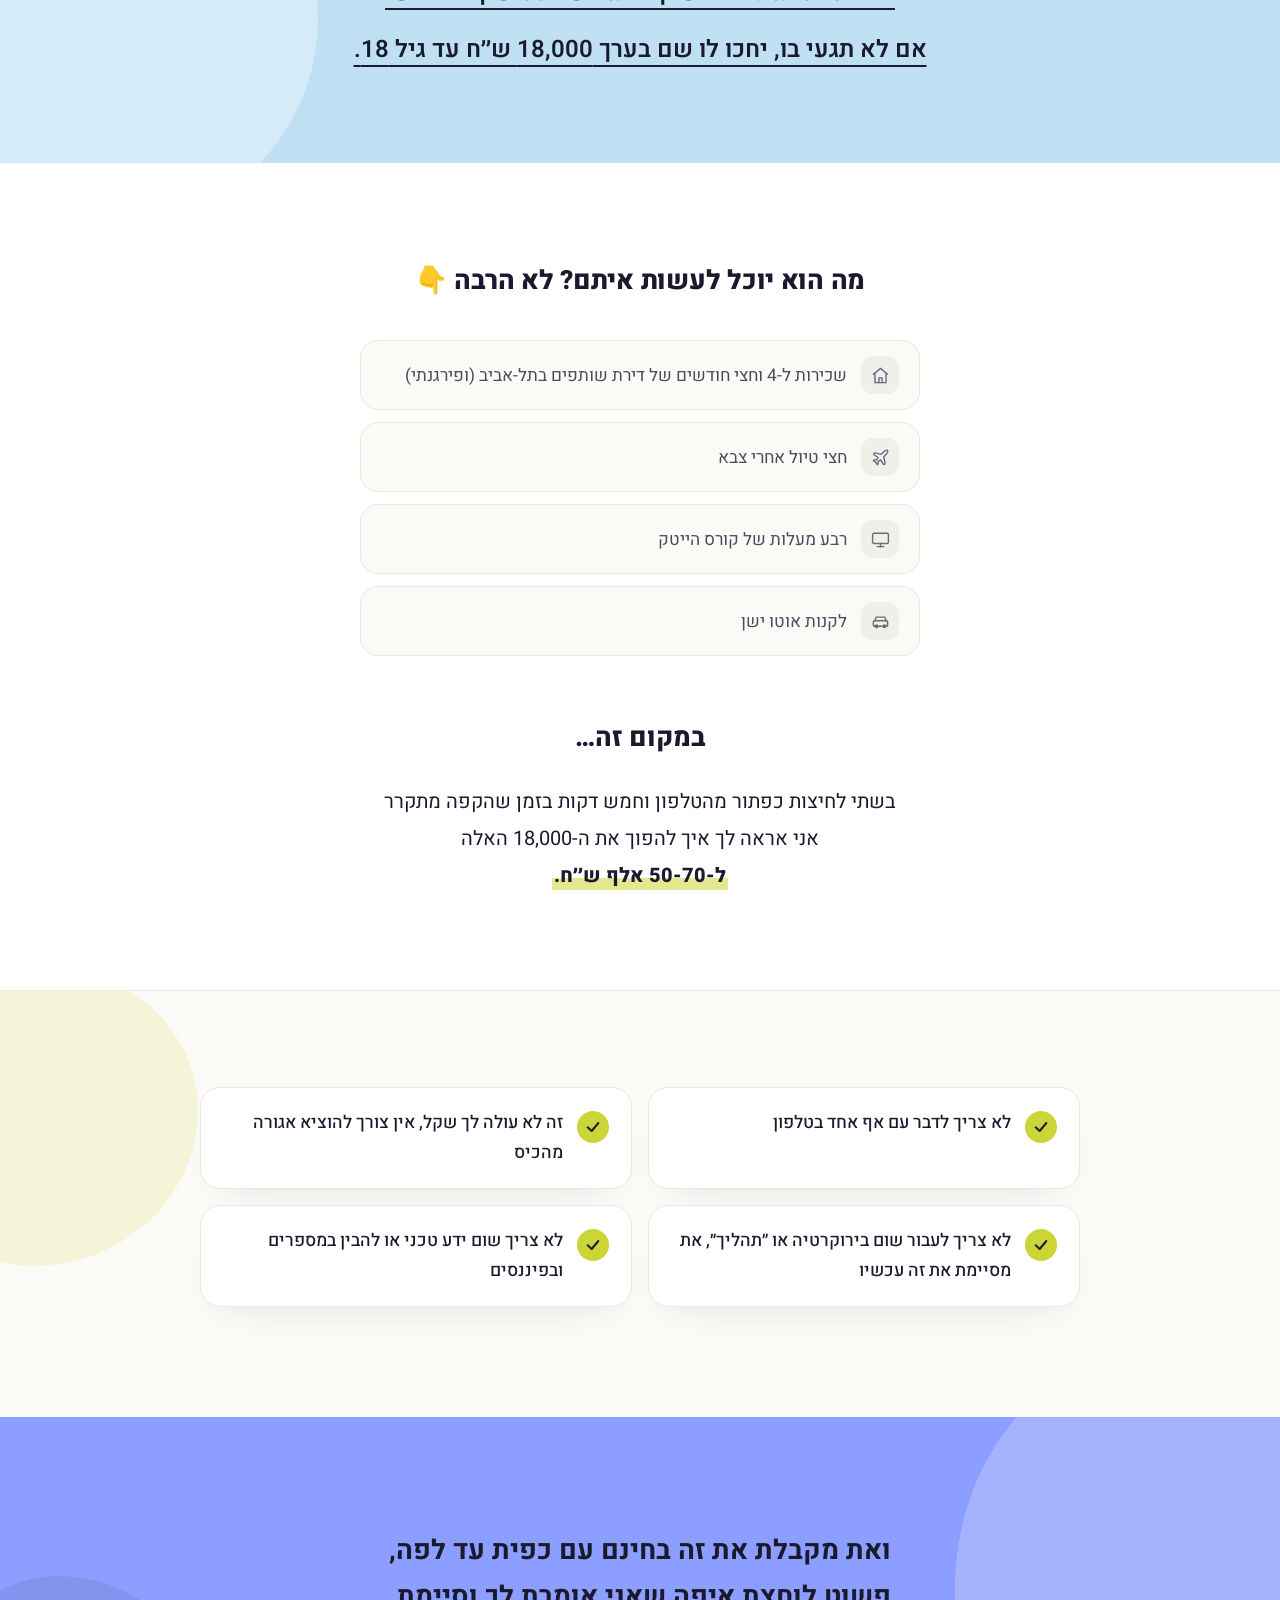
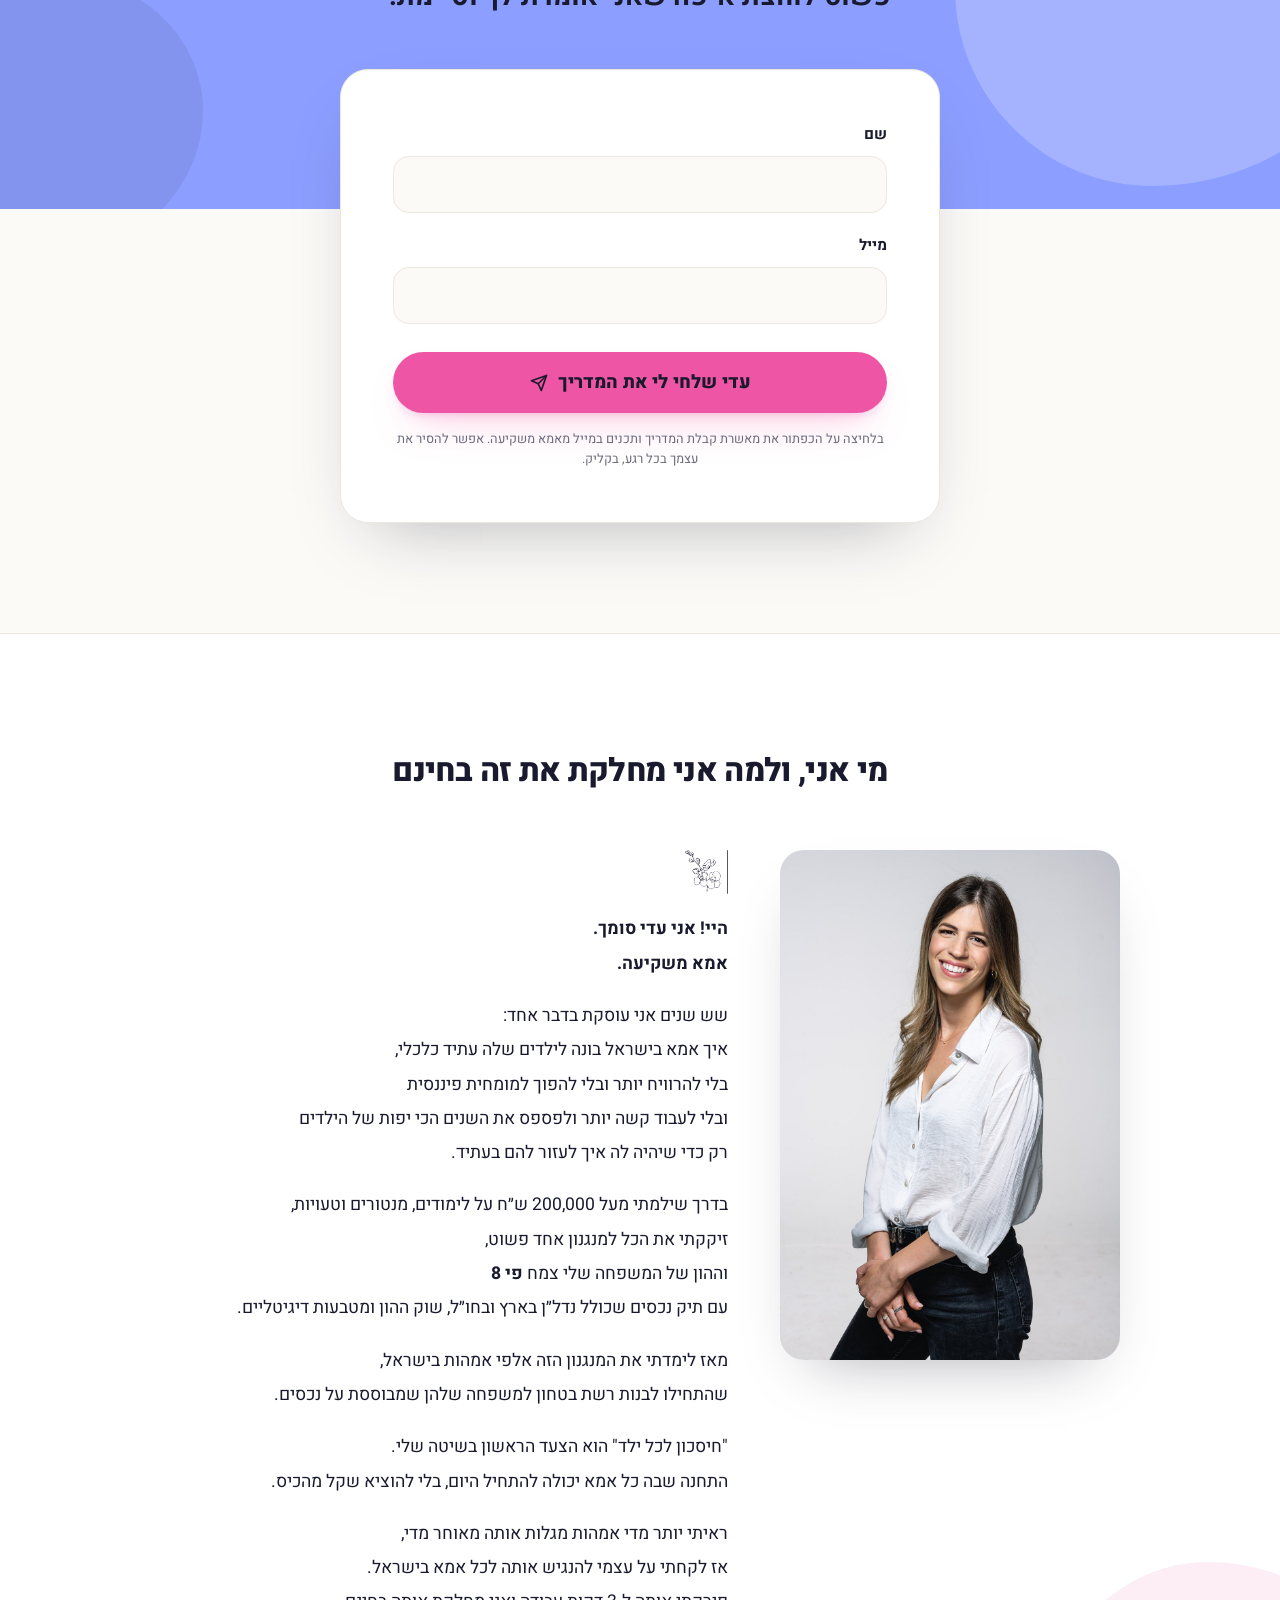
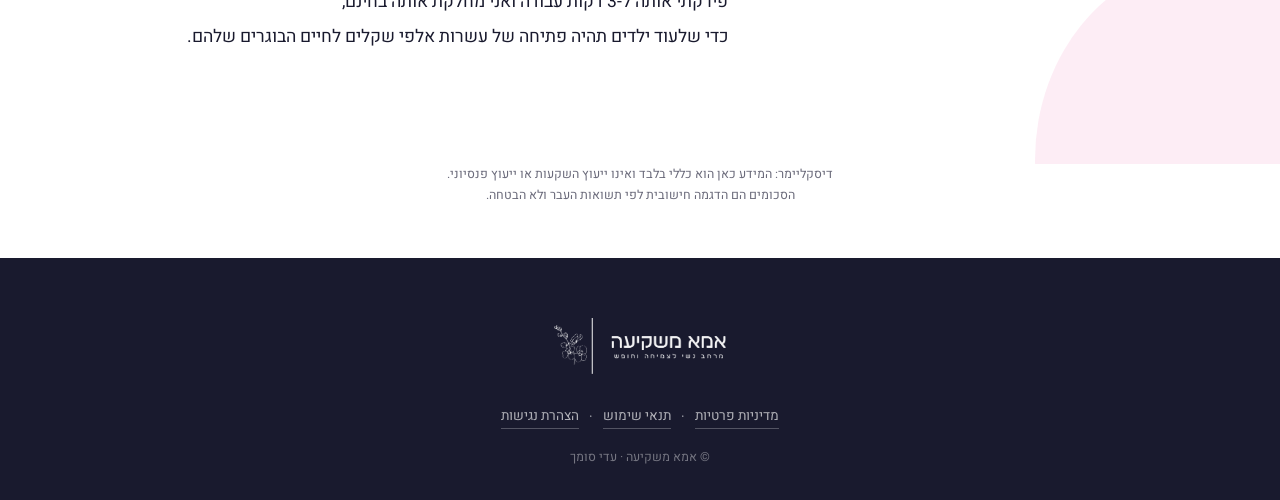
==== commit 6b698943: "דף תודה: המדריך בדרך למייל + כפתור ווטסאפ בולט; הטופס מפנה אליו Co-Authored-By: Claude Opus 5 (1M co" ====
--- a/guide2/index.html
+++ b/guide2/index.html
@@ -341,7 +341,7 @@
   // יעד: רשימת smoove "מגנט: מדריך חסכון לכל ילד" (1162146), דרך endpoint פרוקסי
   // בשרת course-portal (המפתח לא נחשף בדפדפן). השרת גם שולח את מייל המדריך.
   var SIGNUP_ENDPOINT = "https://academy.mominvest.co.il/guide-signup";
-  var GUIDE_PAGE = "guide/";
+  var THANKS_PAGE = "thanks/";   // דף התודה: "המדריך בדרך למייל" + כפתור הווטסאפ
   var form = document.getElementById('leadform');
   var errEl = document.getElementById('form-err');
 
@@ -369,10 +369,10 @@
       }
     } catch(err){}
 
-    function toGuide(){ location.href = GUIDE_PAGE; }
+    function toThanks(){ location.href = THANKS_PAGE; }
     function fail(){
       btn.disabled = false; btn.innerHTML = orig;
-      errEl.innerHTML = 'משהו נתקע רגע אצלנו. אפשר לנסות שוב, או <a href="' + GUIDE_PAGE + '">לקרוא את המדריך כאן</a>.';
+      errEl.innerHTML = 'משהו נתקע רגע אצלנו. אפשר לנסות שוב — או לכתוב לי ואני שולחת את המדריך ידנית.';
       errEl.style.display = 'block';
     }
 
@@ -383,7 +383,7 @@
       function moveOn(){
         if(done) return; done = true;
         if(ctrl){ try{ ctrl.abort(); }catch(err){} }
-        if(beaconed){ toGuide(); return; }   // הלידה נלכדה, ממשיכים למדריך
+        if(beaconed){ toThanks(); return; }   // הלידה נלכדה, ממשיכים לדף התודה
         if(i+1 < delays.length){ setTimeout(function(){ attempt(i+1); }, delays[i+1]); }
         else { fail(); }
       }
@@ -395,12 +395,12 @@
       .then(function(r){ if(!r.ok){ throw new Error('http '+r.status); } return r.json(); })
       .then(function(j){
         if(done) return; done = true; clearTimeout(t);
-        if(j && j.ok){ toGuide(); } else { moveOnFail(); }
+        if(j && j.ok){ toThanks(); } else { moveOnFail(); }
       })
       .catch(function(){ clearTimeout(t); moveOn(); });
 
       function moveOnFail(){
-        if(beaconed){ toGuide(); return; }
+        if(beaconed){ toThanks(); return; }
         if(i+1 < delays.length){ setTimeout(function(){ attempt(i+1); }, delays[i+1]); }
         else { fail(); }
       }
